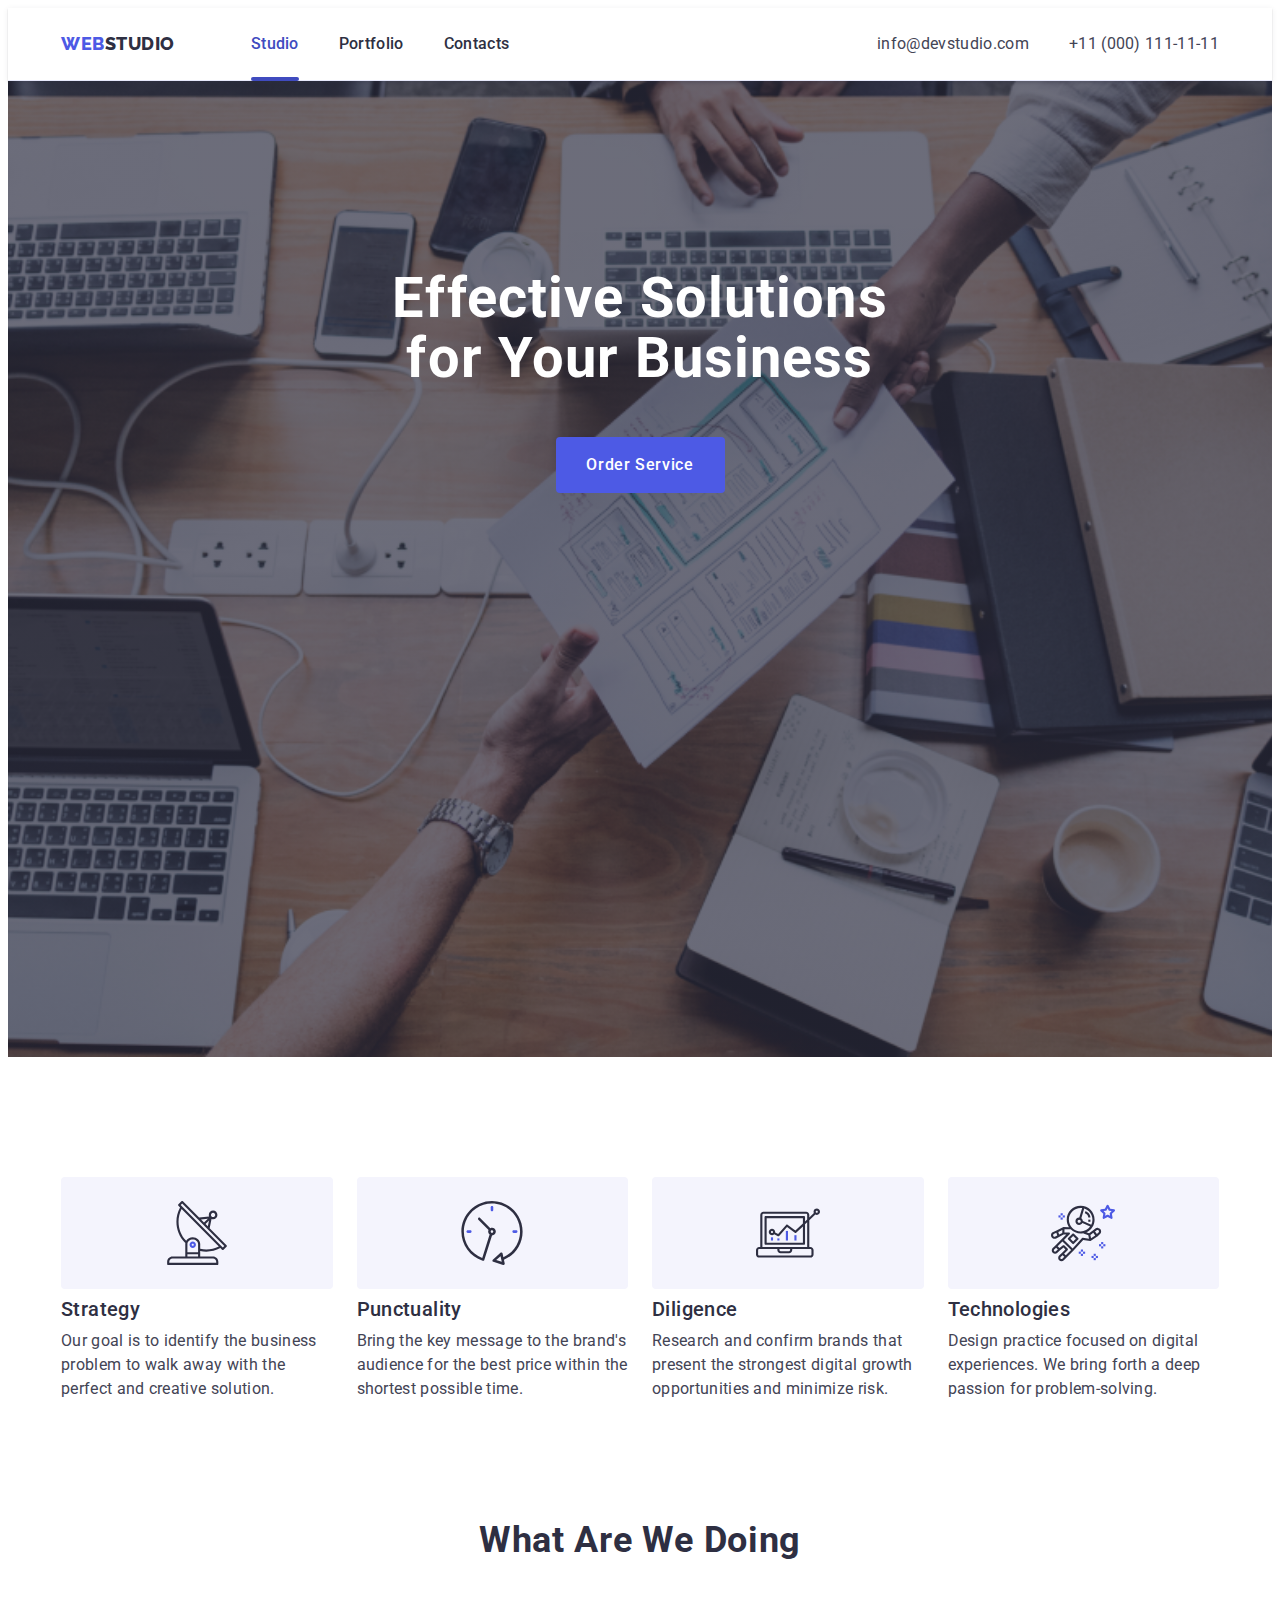
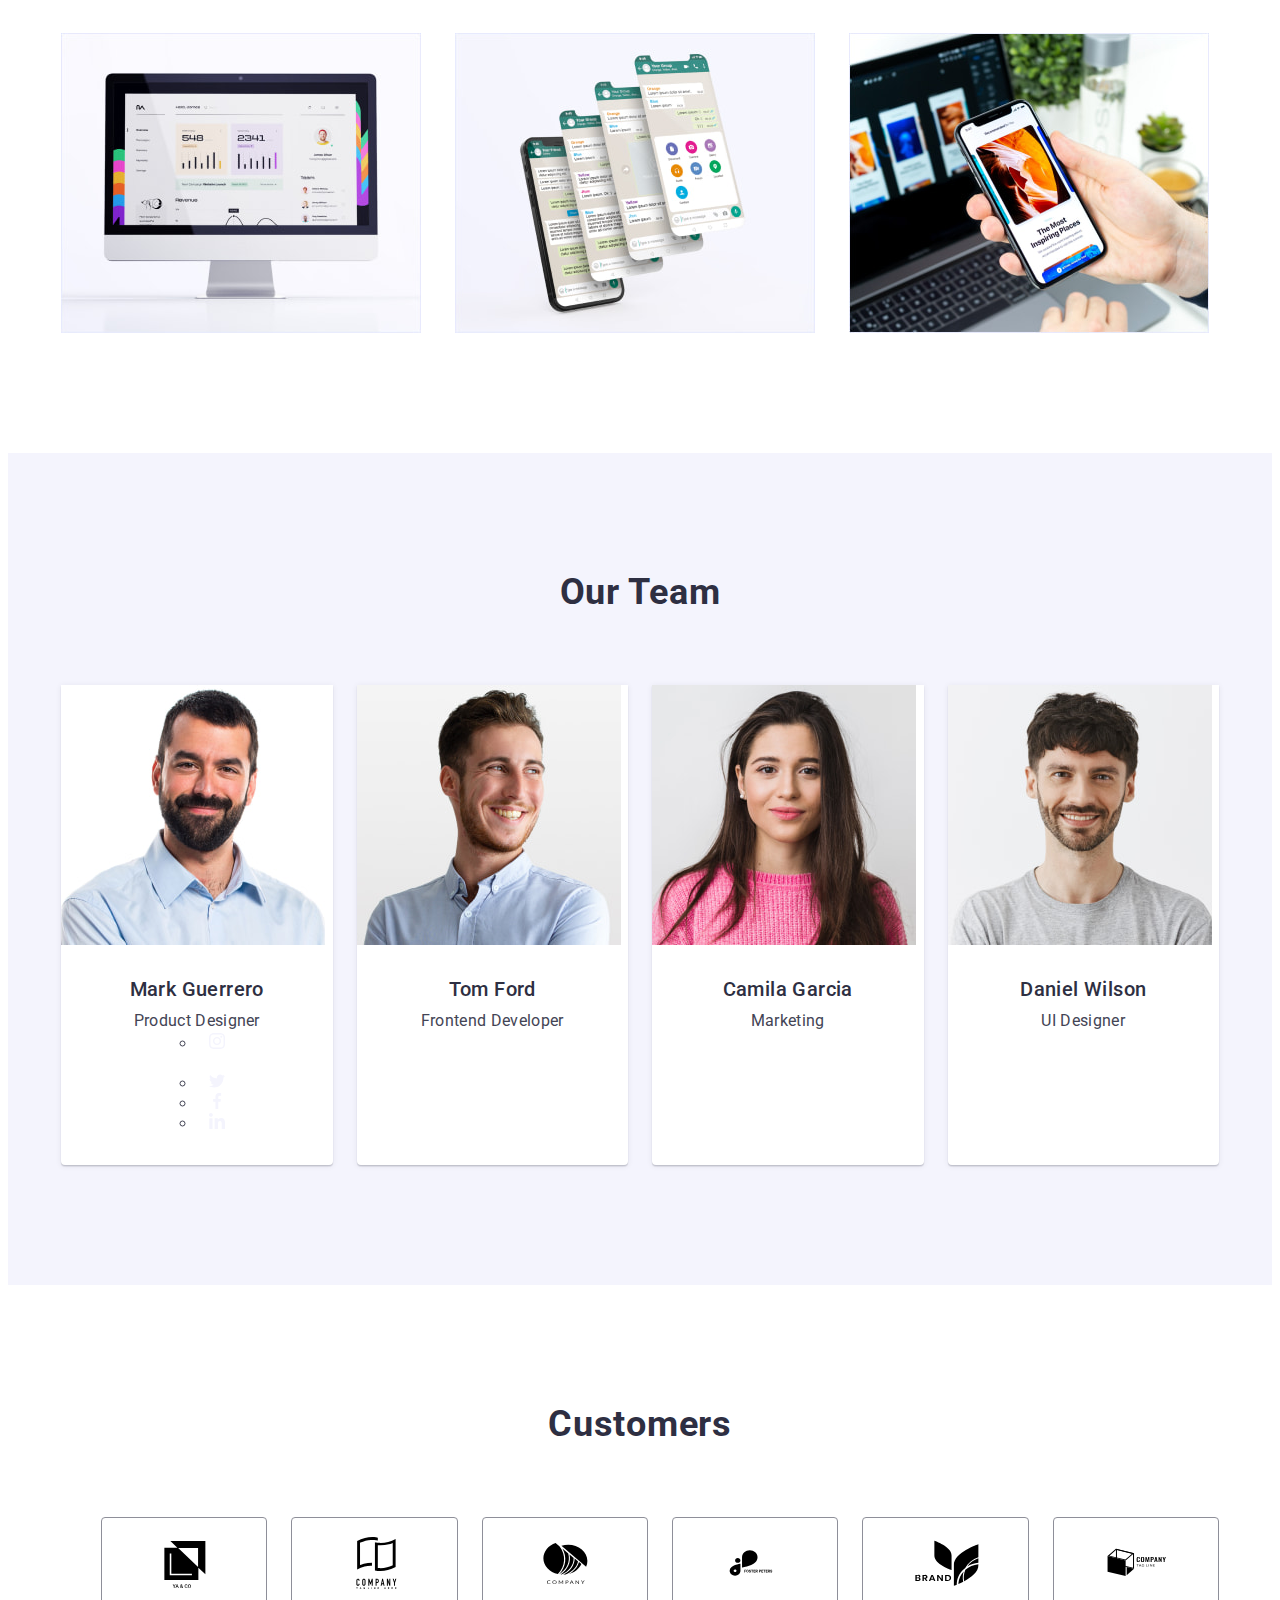
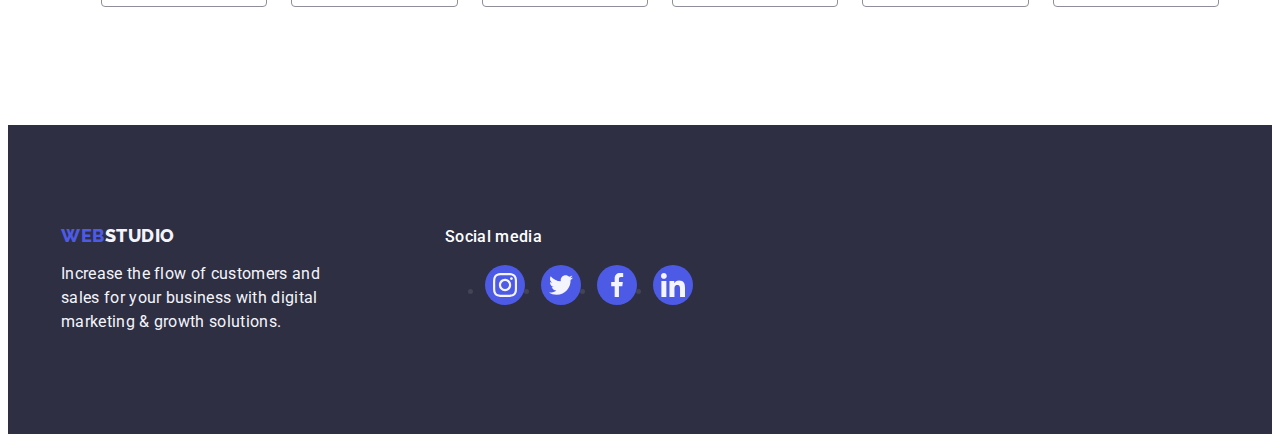
==== index.html @ 97a95644 "new" ====
<!DOCTYPE html>
<html lang="en">
<head>
    <meta charset="UTF-8">
    <meta name="viewport" content="width=device-width, initial-scale=1.0">
    <meta
      name="description"
      content="Effective Solutions For Your Business"/>
    <title>Document</title>
    <link rel="preconnect" href="https://fonts.googleapis.com">
    <link rel="preconnect" href="https://fonts.gstatic.com" crossorigin>
    <link href="https://fonts.googleapis.com/css2?family=Raleway:wght@800&family=Roboto:wght@400;500;700;900&display=swap" rel="stylesheet">
    
    <!--Normalize-->
    <link rel="stylesheet" href="https://cdnjs.cloudflare.com/ajax/libs/modern-normalize/2.0.0/modern-normalize.min.css" integrity="sha512-4xo8blKMVCiXpTaLzQSLSw3KFOVPWhm/TRtuPVc4WG6kUgjH6J03IBuG7JZPkcWMxJ5huwaBpOpnwYElP/m6wg==" crossorigin="anonymous" referrerpolicy="no-referrer" />
    <link rel="stylesheet" href="css/styles.css">
</head>

<!--Header-->
<body>
  <header class="header">
    <div class="header-container container">
    <nav class="header-nav">
        <a href="./index.html" class="link logo">WEB<span class="link logo-dark">Studio</span></a>
    <!--Pages list-->
        <ul class="portfolio-list list">
            <li class="header-list-item">
              <a class="portfolio-link current link" href="./index.html">Studio</a>  
            </li>
            <li class="header-list-item">
              <a class="portfolio-link link" href="./portfolio.html">Portfolio</a>
            </li>
            <li class="header-list-item">
              <a class="portfolio-link link" href="">Contacts</a>
            </li>
        </ul>
        </nav>
<address class="adress">
  <ul class="adress-list list">
    <li>
        <a class="adress-list-link link" href="mailto:info@devstudio.com">info@devstudio.com</a>
    </li>
    <li>
        <a class="adress-list-link link" href="tel:+11000111-11-11">+11 (000) 111-11-11</a> 
    </li>
  </ul>  
</address>
</div>
</header>

<main>
    <!-- Section one -->
    <section class="hero-section section">
      <div class="hero-container container">
        <h1 class="hero-title">Effective Solutions for Your Business</h1>
        <button type="button" class="hero-btn" data-modal-open>Order Service</button>
      </div>
    </section>

<!--Section two-->
    <section class="section">
      <div class="container">
        <h2 class="visually-hidden">Our Adventages</h2>
        <ul class="benefits-list list">
          <li class="benefits-list-item">
            <div class="adventages-icon">
           <svg width="64" height="64">
            <use href="./images/icons.svg#icon-antenna-1"></use>
           </svg>
          </div>
            <h3 class="third-title">Strategy</h3>
            <p class="text">Our goal is to identify the business problem to walk away with the perfect and creative solution.</p>
          </li>
          <li class="benefits-list-item">
            <div class="adventages-icon">
            <svg width="64" height="64">
              <use href="./images/icons.svg#icon-clock-1"></use>
            </svg>
          </div>
            <h3 class="third-title">Punctuality</h3>
            <p class="text">Bring the key message to the brand's audience for the best price within the shortest possible time.</p>
          </li>
          <li class="benefits-list-item">
            <div class="adventages-icon">
            <svg width="64" height="64">
              <use href="./images/icons.svg#icon-diagram-1"></use>
            </svg>
            </div>
            <h3 class="third-title">Diligence</h3>
            <p class="text">Research and confirm brands that present the strongest digital growth opportunities and minimize risk.</p>
          </li>
          <li class="benefits-list-item">
            <div class="adventages-icon">
            <svg width="64" height="64">
              <use href="./images/icons.svg#icon-astronaut-1"></use>
            </svg>
            </div>
            <h3 class="third-title">Technologies</h3>
            <p class="text">Design practice focused on digital experiences. We bring forth a deep passion for problem-solving.</p>
          </li>
        </ul>
      </div>
    </section>

    <!-- Third section -->
    <section class="imagine-section">
      <div class="imagine-container container">
        <h2 class="secont-title">What are we doing</h2>
        <ul class="imagine-list list">
          <li class="imagine-list-item">
        <img src="./images/section2/img1.jpg" alt="Computer" width="360" height="300" />
         </li>
         <li class="imagine-list-item">
        <img src="./images/section2/img2.jpg" alt="Phone" width="360" height="300" />
         </li>
         <li class="imagine-list-item">
        <img src="./images/section2/img3.jpg" alt="Phone in hand" width="360" height="300" />
         </li>
            </ul>
      </div>
    </section>
    
    <!-- Section Four -->
    <section class="section-team section">
      <div class="team-container container">
        <h2 class="secont-title">Our Team</h2>
        <ul class="team-list list">
           <li class="team-list-item">
        <img src="./images/section3/img4.jpg" alt="Mark" width="264" height="260"/>
        <div class="team-text">
          <h3 class="third-title">Mark Guerrero</h3>
          <p class="text">Product Designer</p>
          
          <div class="social-network">
            <ul>
              <li class="circle-icon">
                <svg width="16px" height="16px">
                  <use href="./images/icons.svg#icon-instagram-2"></use>
                </svg>
              </li>
              <li>
                <svg width="16px" height="16px">
                  <use href="./images/icons.svg#icon-twitter-1"></use>
                </svg>
              </li>
              <li>
                <svg width="16px" height="16px">
                  <use href="./images/icons.svg#icon-facebook-1"></use>
                </svg>
              </li>
              <li>
                <svg width="16px" height="16px">
                  <use href="./images/icons.svg#icon-linkedin-1"></use>
                </svg>
              </li>
            </ul>
        </div>
      </div>
           </li>
          <li class="team-list-item">
        <img src="./images/section3/img1.jpg" alt="Tom" width="264" height="260"/>
        <div class="team-text">
          <h3 class="third-title">Tom Ford</h3>
          <p class="text">Frontend Developer</p>
        </div>
           </li>
           <li class="team-list-item">
        <img src="./images/section3/img2.jpg" alt="Camila" width="264" height="260"/>
        <div class="team-text">
          <h3 class="third-title">Camila Garcia</h3>
          <p class="text">Marketing</p>
        </div>
           </li>
          <li class="team-list-item">
        <img src="./images/section3/img3.jpg" alt="Daniel" width="264" height="260"/>
        <div class="team-text">
          <h3 class="third-title">Daniel Wilson</h3>
          <p class="text">UI Designer</p>
        </div>
           </li>
            </ul>
      </div>
    </section>

    <section class="customers-section">
      <div class="container">
        <h2 class="secont-title">Customers</h2>
        <ul class="customers-icon">
          <li class="customers-icon-item">
            <a class="logo-company" href="#">
            <svg class="customers-icon-element" width="104" height="56">
              <use href="./images/icons.svg#icon-Logo-1"></use>
            </svg></a>
          </li>
          <li class="customers-icon-item">
            <a class="logo-company" href="#">
            <svg class="customers-icon-element" width="104" height="56">
            <use href="./images/icons.svg#icon-Logo-2"></use>
          </svg></a>
          </li>
          <li class="customers-icon-item">
            <a class="logo-company" href="#">
            <svg class="customers-icon-element" width="104" height="56">
              <use href="./images/icons.svg#icon-Logo-3"></use>
            </svg></a>
          </li>
          <li class="customers-icon-item">
            <a class="logo-company" href="#">
            <svg class="customers-icon-element" width="104" height="56">
              <use href="./images/icons.svg#icon-Logo-5"></use>
            </svg></a>
          </li>
          <li class="customers-icon-item">
            <a class="logo-company" href="#">
            <svg class="customers-icon-element" width="104" height="56">
              <use href="./images/icons.svg#icon-Logo-4"></use>
            </svg></a>
          </li>
          <li class="customers-icon-item">
            <a class="logo-company" href="#">
            <svg class="customers-icon-element" width="104" height="56">
              <use href="./images/icons.svg#icon-Logo-6"></use>
            </svg></a>
          </li>
        </ul>

      </div>
    </section>
</main>

<!--Section footer-->
<footer class="footer section">
  <div class="footer-container container">
    <div class="footer-items">
    <a href="./index.html" class="footer-logo logo link">WEB<span class="link logo-light">Studio</span></a>
    <p class="footer-text">Increase the flow of customers and sales for your business with digital marketing & growth solutions.</p>
  </div>
  <div class="footer-media">
    <p class="second-footer-text">Social media</p>
    <ul class="social-media">
      <li class="social-media-item">
        <a class="social-media-link" href="#">
        <svg class="media-icon" width="24" height="24">
          <use href="./images/icons.svg#icon-instagram-2"></use>
        </svg></a>
      </li>
      <li class="social-media-item">
        <a class="social-media-link" href="#">
        <svg class="media-icon" width="24" height="24">
          <use href="./images/icons.svg#icon-twitter-1"></use>
        </svg></a>
      </li>
      <li class="social-media-item">
        <a class="social-media-link" href="#">
        <svg class="media-icon" width="24" height="24">
          <use href="./images/icons.svg#icon-facebook-1"></use>
        </svg></a>
      </li>
      <li class="social-media-item">
        <a class="social-media-link" href="#">
        <svg class="media-icon" width="24" height="24">
          <use href="./images/icons.svg#icon-linkedin-1"></use>
        </svg></a>
      </li>
    </ul>

  </div>
</div>
</footer>


</body>
</html>
---- css/styles.css ----
:root{
    --primary-black-color: #2E2F42;
    --primary-accent-color: #4D5AE5;
    --primary-white-color: #ffffff;
    --second-white-color: #F4F4FD;
    --contacts-color: #434455;
    --icons-color: #8e8f99;
}
img{
    display: block;
    max-width: 100%;
    height: auto;
}
.container{
    max-width: 1158px;
    margin: 0px auto;
    padding: 0px 15px;
}
.section{
    padding-top: 120px;
    padding-bottom: 120px;
}
body{
    font-family: 'Roboto', sans-serif;
    background-color: var(--primary-white-color);
    color: #434455;
}
.link{
    text-decoration: none;
    color: var(--primary-accent-color);
}
.logo{
    font-family: 'Raleway', sans-serif;
    font-size: 18px;
    font-weight: 800;
    line-height: 1.17;
    letter-spacing: 0.03em;
    text-transform: uppercase;
    display: flex;
    margin-right: 76px; 
    align-items: center;  
}
.logo-dark{
    color: var(--primary-black-color);
}
.list{
    list-style: none;
}
.portfolio-link{
    position: relative;
    font-family: 'Roboto', sans-serif;
    font-size: 16px;
    font-weight: 500;
    line-height: 1.5;
    letter-spacing: 0.02em;
    color: var(--primary-black-color);
    display: block;
    padding: 24px 0px; 
}
.portfolio-link:hover,
.portfolio-link:focus{
    color: #404bbf;
}
.portfolio-list{ 
    display: flex;
    gap: 40px; 
    margin: 0px;
    padding: 0px;
    list-style: none;
}

.adress{
    font-style: normal;
}
.adress-list{
    display: flex;
    gap: 40px; 
    margin: 0px;
    padding: 0px;
    list-style: none;  
}
.adress-list-link{
    font-family: 'Roboto', sans-serif;
    font-size: 16px;
    font-weight: 400;
    line-height: 1.5;
    letter-spacing: 0.02em;
    color: var(--contacts-color);   
    transition: color 250ms cubic-bezier(0.4, 0, 0.2, 1); 
}
.adress-list-link:hover,
.adress-list-link:focus{
    color:#404bbf;
}
.hero-section{
    max-width: 1440px;
    height: 600px; 
    background-color: var(--primary-black-color);
    background-image: linear-gradient(rgba(46, 47, 66, 0.7), 
    rgba(46, 47, 66, 0.7)), url(../images/herosection/people-office-1.jpg);
    background-repeat: no-repeat;
    background-position: center; 
    background-size: cover;
    margin: 0px auto;
    padding: 188px 0px;
   
}
.header{
    border-bottom: 1px solid #e7e9fc;
    box-shadow: 0px 1px 6px 0px rgba(46, 47, 66, 0.08), 0px 1px 1px 0px rgba(46, 47, 66, 0.16), 0px 2px 1px 0px rgba(46, 47, 66, 0.08);

}
.header-container{
    display: flex;
    align-items: center;
}

.header-nav{
    display: flex; 
    margin-right: auto; 
    align-items: center;  
}
.portfolio-link::after{
    content:"";
    position: absolute;
    bottom: 0;
    left: 0;
    display: block;
    border-radius: 2px;
    width: 100%;
    height: 4px;
    bottom: -1px;
    color:#404BBF;
    
}
.portfolio-link.current{
    transition: color 250ms cubic-bezier(0.4, 0, 0.2, 1);
    color:#404BBF;

}
.portfolio-link.current::after{
    background-color: #404BBF;
    
}
.hero-title{
    font-style: 'Roboto', sans-serif;
    font-weight: 700;
    font-size: 56px;
    line-height: 1.07;
    text-align: center;
    letter-spacing: 0.02em;
    color: #ffffff;
    max-width: 496px;
    margin: 0px auto;
    margin-bottom: 48px;
}
.hero-btn{
    background-color: #4D5AE5;
    font-family:'Roboto', sans-serif;
    font-weight: 500;
    font-size: 16px;
    line-height: 1.5;
    letter-spacing: 0.04em;
    color: #ffffff;
    display: block; 
    min-width: 169px;
    height: 56px;
    border: none; 
    border-radius: 4px; 
    cursor: pointer;
    padding: 12px 24px;
    margin: auto;
    transition: background-color 250ms cubic-bezier(0.4, 0, 0.2, 1); 
}
.hero-btn:hover,
.hero-btn:focus{
    background-color: #404BBF;
}
.portfolio-button-items{
    font-family: 'Roboto', sans-serif;
    font-size: 16px;
    font-weight: 500;
    line-height: 1.5;
    letter-spacing: 0.04em;
    background-color: #F4F4FD;
    color: #4D5AE5;
    cursor: pointer;
    padding: 12px 24px;
    border-radius: 4px;
    border: 1px solid #e7e9fc;
}
.portfolio-button-items:hover,
.portfolio-button-items:focus{
    background-color: #404BBF;
    color: #FFFFFF;
    border: 1px solid transparent;
    box-shadow: 0px 4px 4px 0px rgba(0, 0, 0, 0.15);
}
.adventages-icon{
    display: flex;
    align-items: center;
    justify-content: center;
    height: 112px;
    background-color: #f4f4fd;
    border-radius: 4px;
    margin-bottom: 8px;
}
.benefits-list{
    display: flex;
    gap: 24px; 
    padding: 0px;
    margin: 0px;
    list-style: none;
}
.benefits-list-item{
    width: calc((100% - 72px) / 4); 
}
.visually-hidden{
    position: absolute;
    width: 1px;
    height: 1px;
    margin: -1px;
    border: 0;
    padding: 0;
    white-space: nowrap;
    clip-path: inset(100%);
    clip: rect(0 0 0 0);
    overflow: hidden;
}
.secont-title{
    font-style: 'Roboto', sans-serif;
    font-weight: 700;
    font-size:36px;
    line-height: 1.11;
    letter-spacing: 0.02em;
    text-align: center;
    text-transform: capitalize;
    color: var(--primary-black-color);
    min-width: 323px;
    list-style: none;
    margin: 0px auto;
    margin-bottom: 72px;
    padding: 0px;
}
.third-title{
    font-family: 'Roboto', sans-serif;
    font-size: 20px;
    font-weight: 500;
    line-height: 1.2;
    letter-spacing: 0.02em;
    color: var(--primary-black-color);
    margin: 0px;
    padding: 0;
    list-style: none;
    margin: 0px;
    margin-bottom: 8px;  
}

.imagine-list{
    display: flex;
    gap: 24px;
    padding: 0px;
    margin: 0px;
    list-style: none;
   
}
.imagine-section{
    padding-bottom: 120px;
    
}
.imagine-list-item{
    width: calc((100% - 48px) / 3);
}

.team-list{
    display: flex;
    gap: 24px;
    padding: 0px;
    margin: 0px;
}
.section-team{
    background-color: #F4F4FD;
}

.team-list-item{
    width: calc((100% - 72px) / 4);
    border-radius: 0px 0px 4px 4px;
    background-color: #FFFFFF;
    box-shadow: 0px 2px 1px 0px rgba(46, 47, 66, 0.08), 0px 1px 1px 0px rgba(46, 47, 66, 0.16), 0px 1px 6px 0px rgba(46, 47, 66, 0.08);
}
.social-network{
    display: flex;
    justify-content: center; 
    gap: 24px; 
}
.circle-icon{
    width:40px;
    height: 40px;

}
.text{
    font-family: 'Roboto', sans-serif;
    font-size: 16px;
    font-weight: 400;
    line-height: 1.5;
    letter-spacing: 0.02em;
    color: var(--contacts-color);
    margin: 0px;
    padding: 0px;
    list-style: none;
}



.team-text{
    padding: 32px 0px;
    text-align: center;
    margin: 0px;
}
.images-list-item{
    background-color: #FFFFFF;
}
.section-main{
    padding-top: 96px; 
    padding-bottom: 120px;
}
.button-container{
    display: flex;
    justify-content: center; 
    gap: 24px; 
    margin: 0px;
    margin-bottom: 72px;
    padding: 0px;
}

.card-set{
    display: flex;
    flex-wrap: wrap;
    column-gap: 24px;
    row-gap: 48px;
    padding: 0px;
    margin: 0px;
}
.card-set-item{
    width: calc((100% - 48px) / 3);  
}
.card-set-item:hover{
    box-shadow: 0px 2px 1px 0px rgba(46, 47, 66, 0.08), 0px 1px 1px 0px rgba(46, 47, 66, 0.16), 0px 1px 6px 0px rgba(46, 47, 66, 0.08);
    
}
.card-container{
    border: 1px solid #e7e9fc; 
    padding: 32px 16px;
    border-top: none; 
    margin: 0px;
}
.portfolio-overlay{
position: relative;
overflow: hidden;
}

.overlay-text{
font-size: 16px;
line-height: 1.5; 
letter-spacing: 0.03em;
color: #F4F4FD;

}
.overlay{
    position: absolute;
    top: 0;
    left: 0;
    transform: translateY(100%);

    transition-property: transform;
    transition-delay: 0;
    transition-duration: 400ms;
    transition-timing-function: ease;

    display: flex;
    align-items: center;
    justify-content: center;
    width: 100%;
    height: 100%;
    background-color: #4D5AE5;
    padding-top: 40px;
    padding-right: 32px;
    padding-bottom: 164px;
    padding-left: 32px;
}
.portfolio-overlay:hover .overlay,
.portfolio-overlay:focus .overlay{
    transform: translateY(0);
}
.customers-section{
    max-height: 440px;
    padding-top: 120px;
    padding-bottom: 120px;
}
.customers-icon{
    display: flex;
    align-items: center;
    justify-content: center;
    margin: 0 auto;
    gap: 24px;
}
.customers-icon-item{
    display: flex;
    width: calc((100% - 120px) / 6); 
    height: 88px;
}
.logo-company{
    display: flex;
    align-items: center;
    justify-content: center;
    width: 100%;
    height: 100%;
    border: 1px solid #8e8f99;
    border-radius: 4px;
    color: var(--icons-color);
    transition: border-color 250ms cubic-bezier(0.4, 0, 0.2, 1), color 250ms cubic-bezier(0.4, 0, 0.2, 1);
}

.logo-company:hover,
.logo-company:focus{
    color: #404bbf;
    border-color: #404bbf; 
    fill: currentColor;

}
.footer{
    background-color: var(--primary-black-color);
    padding: 100px 0px;
}
.footer-container{
    display: flex;
    align-items: baseline;
}
.logo-light{
    color: var(--second-white-color);
}
.footer-logo{
    display: inline-block;
    margin: 0px;
    margin-bottom: 16px;
    padding: 0px;
    list-style: outside;
}
.footer-items{
    margin-right: 120px;
}
.social-media{
    display: flex; 
    gap: 16px; 
}
.social-media-item{
    width: 40px;
    height: 40px;
    
}
.social-media-link{
    width: 100%;
    height: 100%;
    background-color: var(--primary-accent-color);
    border-radius:50%;
    display: flex;
    align-items: center; 
    justify-content: center;
    transition: background-color 250ms cubic-bezier(0.4, 0, 0.2, 1);

    fill: var(--second-white-color);

}
.social-media-link:hover,
.social-media-link:focus{
    background-color: #31d0aa;
}
.footer-text{
    color: var(--second-white-color);
    font-family: 'Roboto', sans-serif;
    font-size: 16px;
    font-weight: 400;
    line-height: 1.5;
    letter-spacing: 0.02em;
    max-width: 264px;
    margin: 0px;
}
.second-footer-text{
    color: #FFFFFF;
    font-family: 'Roboto', sans-serif;
    font-size: 16px;
    font-weight: 500;
    line-height: 1.5;
    letter-spacing: 0.02em;
    margin: 0px;
    margin-bottom: 16px;
}
.backdrop{
    position: fixed;
    top: 0;
    left: 0;

    width: 100%;
    height: 100%;
    background-color: rgba(46, 47, 66, 0.40);
}
.backdrop.is-hidden{
    opacity: 0;
}
.modal{
    position: absolute;
    top: 50%;
    left: 50%;
    transform: translateX(-50%) translateY(-50%);
    width: 408px;
    min-height: 584px;
    border-radius: 4px;
    background: var(--dairy, #FCFCFC);
    box-shadow: 0px 2px 1px 0px rgba(0, 0, 0, 0.20), 0px 1px 3px 0px rgba(0, 0, 0, 0.12), 0px 1px 1px 0px rgba(0, 0, 0, 0.14);

}
.modal-btn{
    background-color: transparent;
}
.modal-btn-icon{}
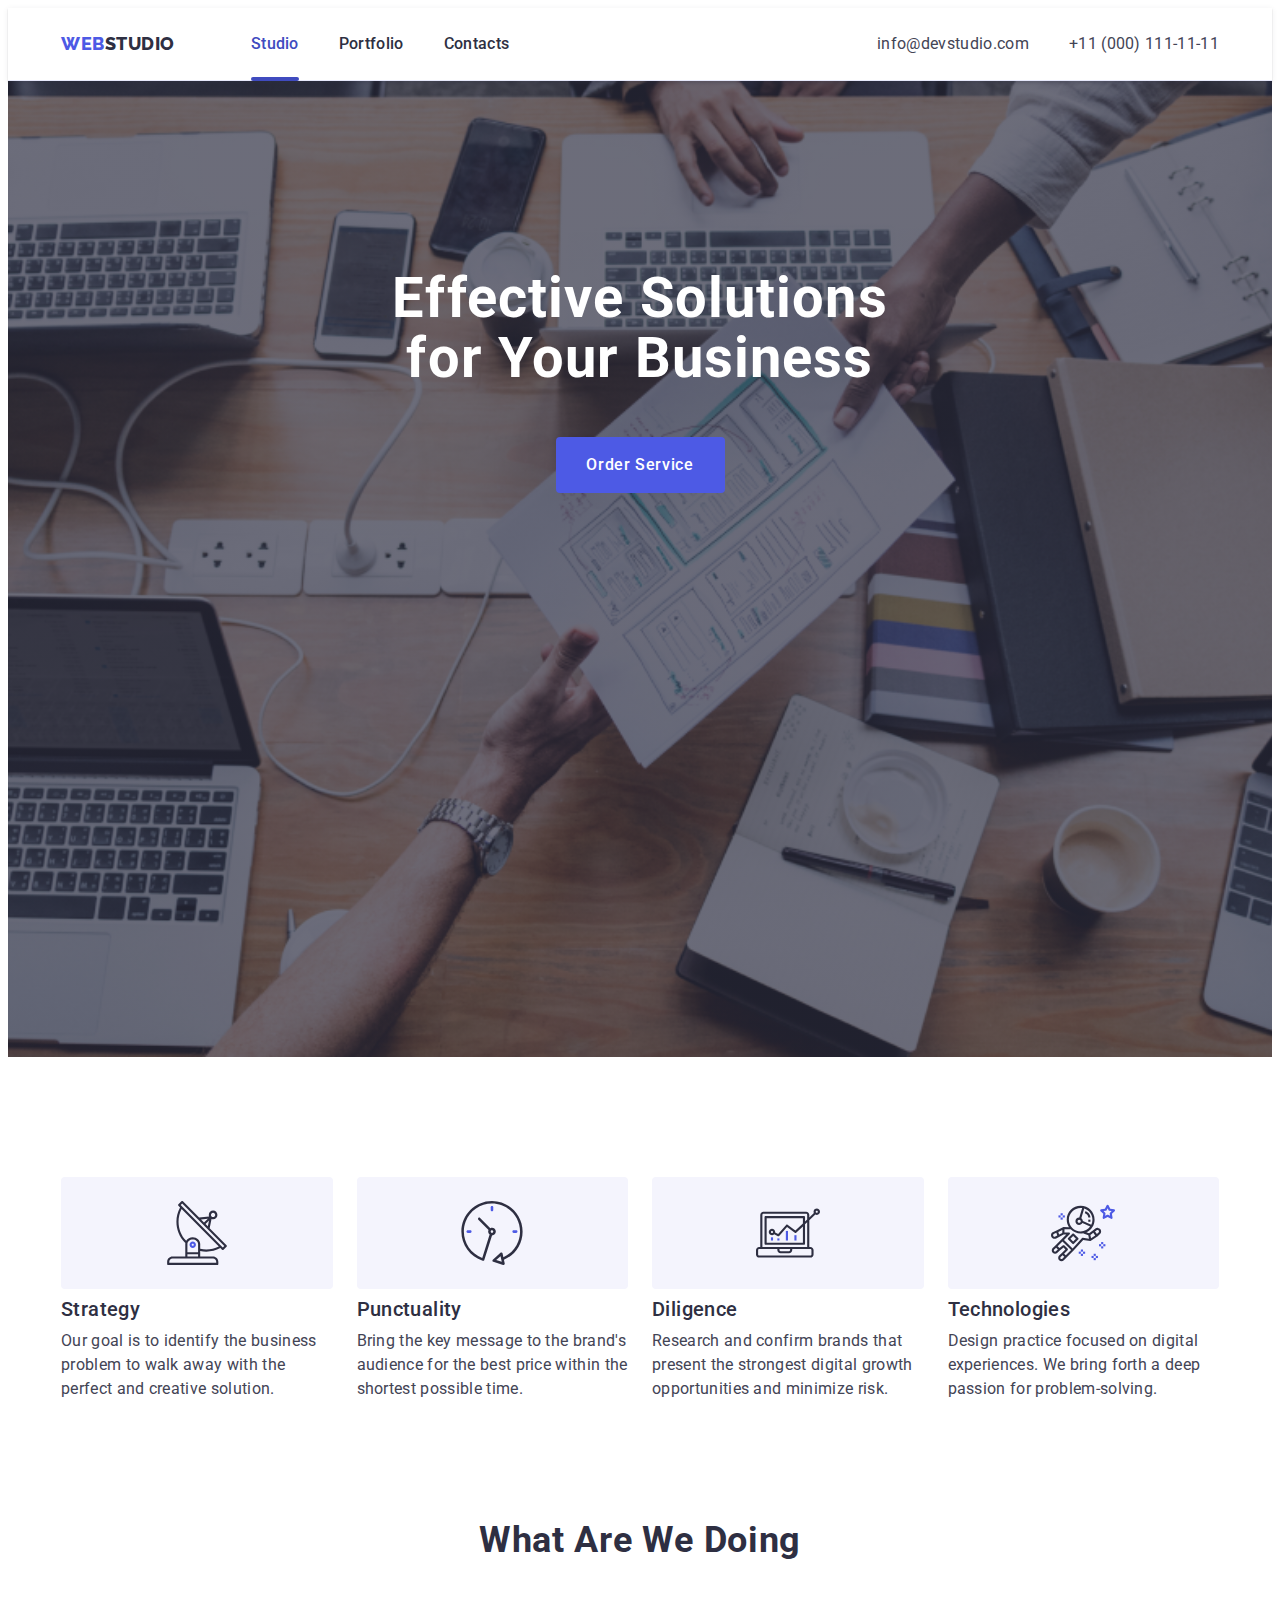
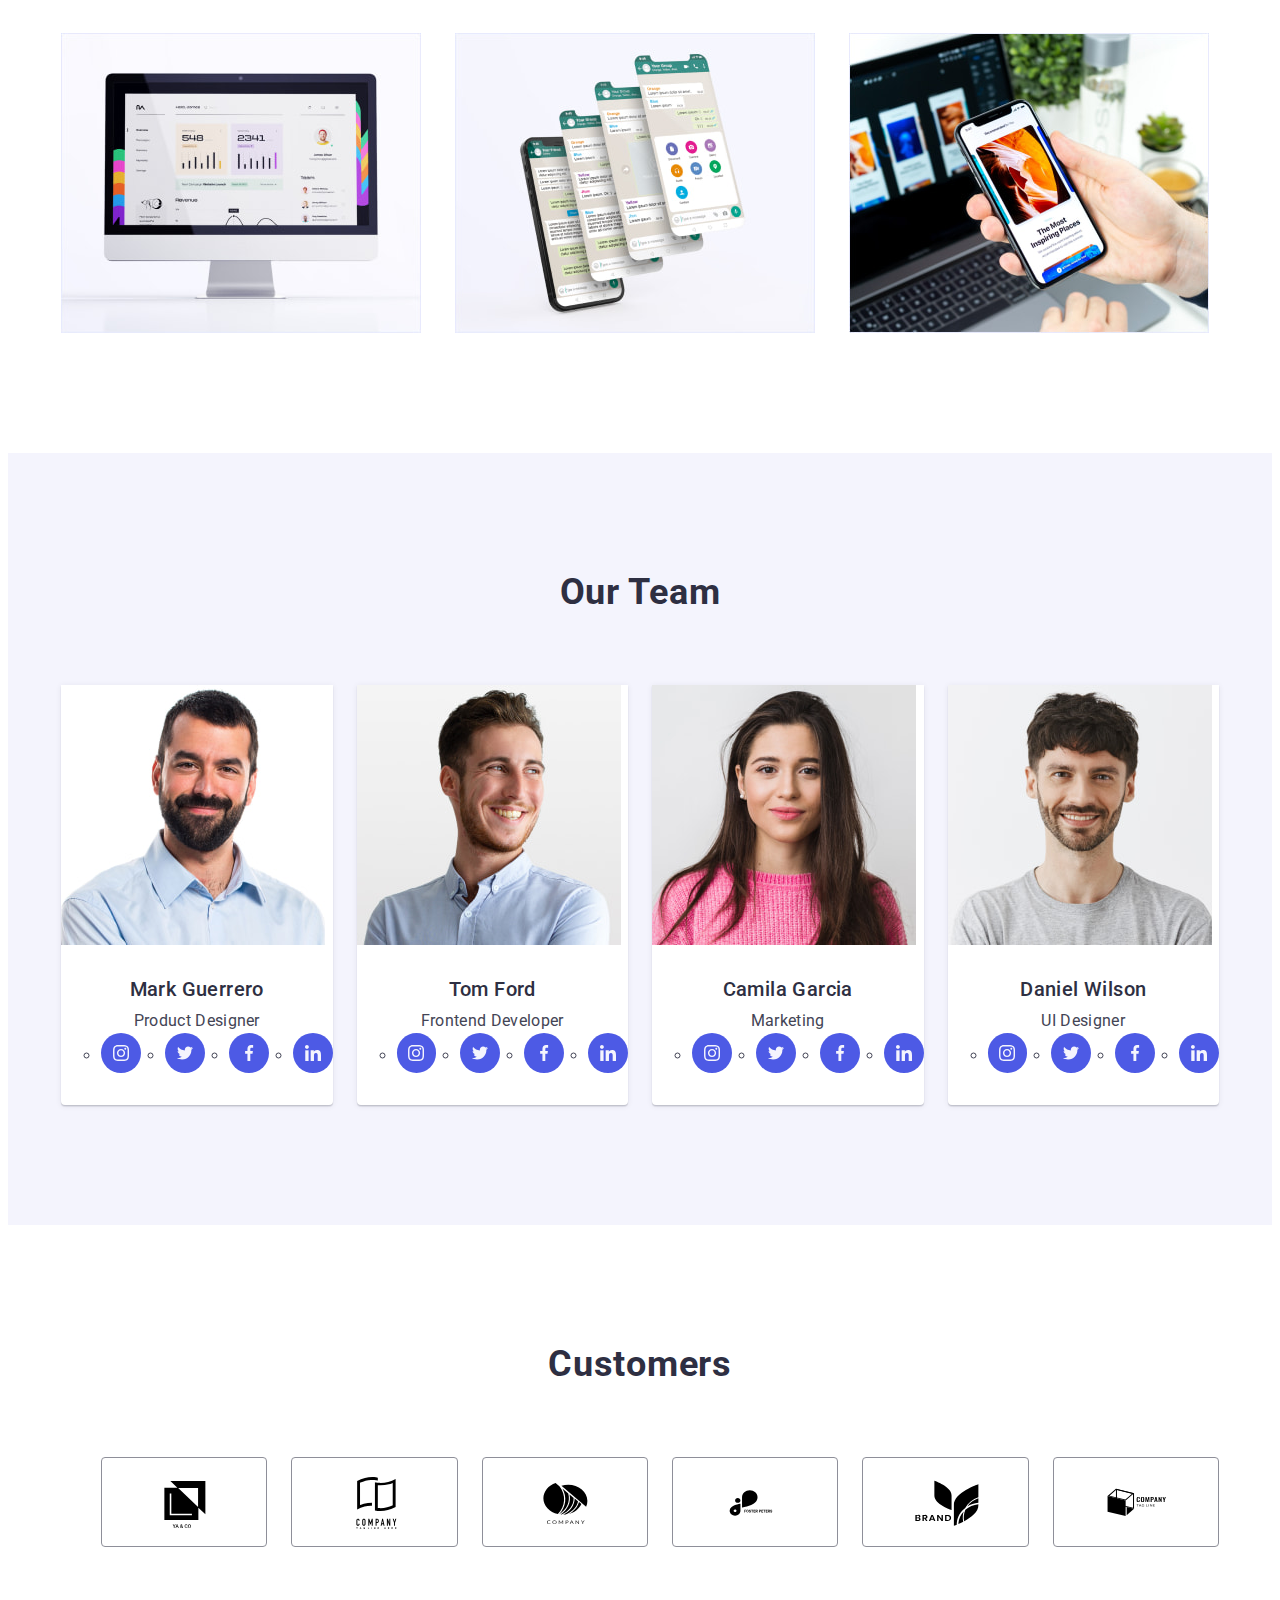
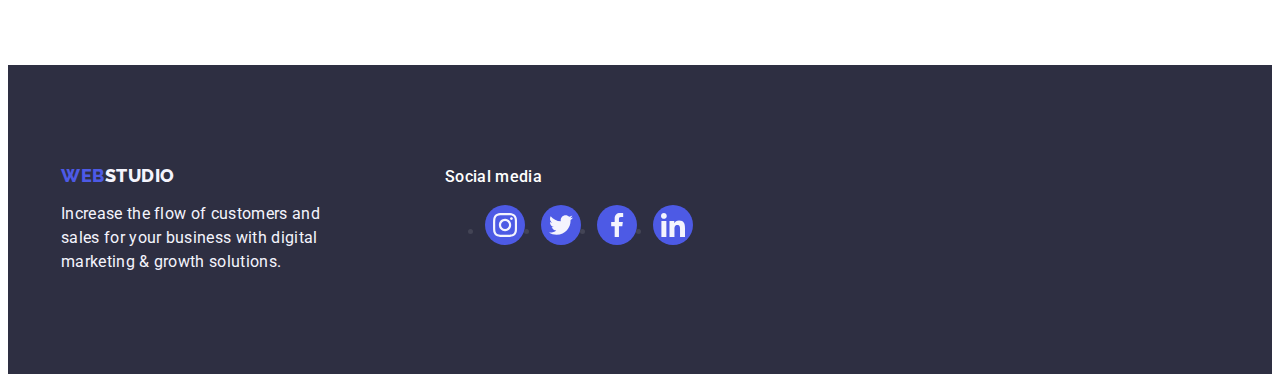
==== commit 15193c89: "new" ====
--- a/index.html
+++ b/index.html
@@ -130,28 +130,31 @@
         <div class="team-text">
           <h3 class="third-title">Mark Guerrero</h3>
           <p class="text">Product Designer</p>
-          
           <div class="social-network">
-            <ul>
-              <li class="circle-icon">
-                <svg width="16px" height="16px">
+            <ul class="team-icons">
+              <li class="circle-icon">
+                <a class="team-media-link" href="#">
+                <svg class="team-icons-item" width="16" height="16">
                   <use href="./images/icons.svg#icon-instagram-2"></use>
-                </svg>
-              </li>
-              <li>
-                <svg width="16px" height="16px">
+                </svg></a>
+              </li>
+              <li class="circle-icon">
+                <a class="team-media-link" href="#">
+                <svg class="team-icons-item" width="16" height="16">
                   <use href="./images/icons.svg#icon-twitter-1"></use>
-                </svg>
-              </li>
-              <li>
-                <svg width="16px" height="16px">
+                </svg></a>
+              </li>
+              <li class="circle-icon">
+                <a class="team-media-link" href="#">
+                <svg class="team-icons-item" width="16" height="16">
                   <use href="./images/icons.svg#icon-facebook-1"></use>
-                </svg>
-              </li>
-              <li>
-                <svg width="16px" height="16px">
+                </svg></a>
+              </li>
+              <li class="circle-icon">
+                <a class="team-media-link" href="#">
+                <svg class="team-icons-item" width="16" height="16">
                   <use href="./images/icons.svg#icon-linkedin-1"></use>
-                </svg>
+                </svg></a>
               </li>
             </ul>
         </div>
@@ -162,6 +165,34 @@
         <div class="team-text">
           <h3 class="third-title">Tom Ford</h3>
           <p class="text">Frontend Developer</p>
+          <div class="social-network">
+            <ul class="team-icons">
+              <li class="circle-icon">
+                <a class="team-media-link" href="#">
+                <svg class="team-icons-item" width="16" height="16">
+                  <use href="./images/icons.svg#icon-instagram-2"></use>
+                </svg></a>
+              </li>
+              <li class="circle-icon">
+                <a class="team-media-link" href="#">
+                <svg class="team-icons-item" width="16" height="16">
+                  <use href="./images/icons.svg#icon-twitter-1"></use>
+                </svg></a>
+              </li>
+              <li class="circle-icon">
+                <a class="team-media-link" href="#">
+                <svg class="team-icons-item" width="16" height="16">
+                  <use href="./images/icons.svg#icon-facebook-1"></use>
+                </svg></a>
+              </li>
+              <li class="circle-icon">
+                <a class="team-media-link" href="#">
+                <svg class="team-icons-item" width="16" height="16">
+                  <use href="./images/icons.svg#icon-linkedin-1"></use>
+                </svg></a>
+              </li>
+            </ul>
+        </div>
         </div>
            </li>
            <li class="team-list-item">
@@ -169,6 +200,34 @@
         <div class="team-text">
           <h3 class="third-title">Camila Garcia</h3>
           <p class="text">Marketing</p>
+          <div class="social-network">
+            <ul class="team-icons">
+              <li class="circle-icon">
+                <a class="team-media-link" href="#">
+                <svg class="team-icons-item" width="16" height="16">
+                  <use href="./images/icons.svg#icon-instagram-2"></use>
+                </svg></a>
+              </li>
+              <li class="circle-icon">
+                <a class="team-media-link" href="#">
+                <svg class="team-icons-item" width="16" height="16">
+                  <use href="./images/icons.svg#icon-twitter-1"></use>
+                </svg></a>
+              </li>
+              <li class="circle-icon">
+                <a class="team-media-link" href="#">
+                <svg class="team-icons-item" width="16" height="16">
+                  <use href="./images/icons.svg#icon-facebook-1"></use>
+                </svg></a>
+              </li>
+              <li class="circle-icon">
+                <a class="team-media-link" href="#">
+                <svg class="team-icons-item" width="16" height="16">
+                  <use href="./images/icons.svg#icon-linkedin-1"></use>
+                </svg></a>
+              </li>
+            </ul>
+        </div>
         </div>
            </li>
           <li class="team-list-item">
@@ -176,6 +235,34 @@
         <div class="team-text">
           <h3 class="third-title">Daniel Wilson</h3>
           <p class="text">UI Designer</p>
+          <div class="social-network">
+            <ul class="team-icons">
+              <li class="circle-icon">
+                <a class="team-media-link" href="#">
+                <svg class="team-icons-item" width="16" height="16">
+                  <use href="./images/icons.svg#icon-instagram-2"></use>
+                </svg></a>
+              </li>
+              <li class="circle-icon">
+                <a class="team-media-link" href="#">
+                <svg class="team-icons-item" width="16" height="16">
+                  <use href="./images/icons.svg#icon-twitter-1"></use>
+                </svg></a>
+              </li>
+              <li class="circle-icon">
+                <a class="team-media-link" href="#">
+                <svg class="team-icons-item" width="16" height="16">
+                  <use href="./images/icons.svg#icon-facebook-1"></use>
+                </svg></a>
+              </li>
+              <li class="circle-icon">
+                <a class="team-media-link" href="#">
+                <svg class="team-icons-item" width="16" height="16">
+                  <use href="./images/icons.svg#icon-linkedin-1"></use>
+                </svg></a>
+              </li>
+            </ul>
+        </div>
         </div>
            </li>
             </ul>
--- a/css/styles.css
+++ b/css/styles.css
@@ -5,6 +5,7 @@
     --second-white-color: #F4F4FD;
     --contacts-color: #434455;
     --icons-color: #8e8f99;
+    --team-icons:#404bbf; 
 }
 img{
     display: block;
@@ -288,7 +289,7 @@
     background-color: #FFFFFF;
     box-shadow: 0px 2px 1px 0px rgba(46, 47, 66, 0.08), 0px 1px 1px 0px rgba(46, 47, 66, 0.16), 0px 1px 6px 0px rgba(46, 47, 66, 0.08);
 }
-.social-network{
+.team-icons{
     display: flex;
     justify-content: center; 
     gap: 24px; 
@@ -296,7 +297,22 @@
 .circle-icon{
     width:40px;
     height: 40px;
-
+}
+.team-media-link{
+    width: 100%;
+    height: 100%;
+    background-color: var(--primary-accent-color);
+    border-radius:50%;
+    display: flex;
+    align-items: center;
+    justify-content: center;
+}
+.team-media-link:hover,
+.team-media-link:focus{
+    background-color:var(--team-icons);
+}
+.team-icons-item{
+    fill: var(--second-white-color);
 }
 .text{
     font-family: 'Roboto', sans-serif;
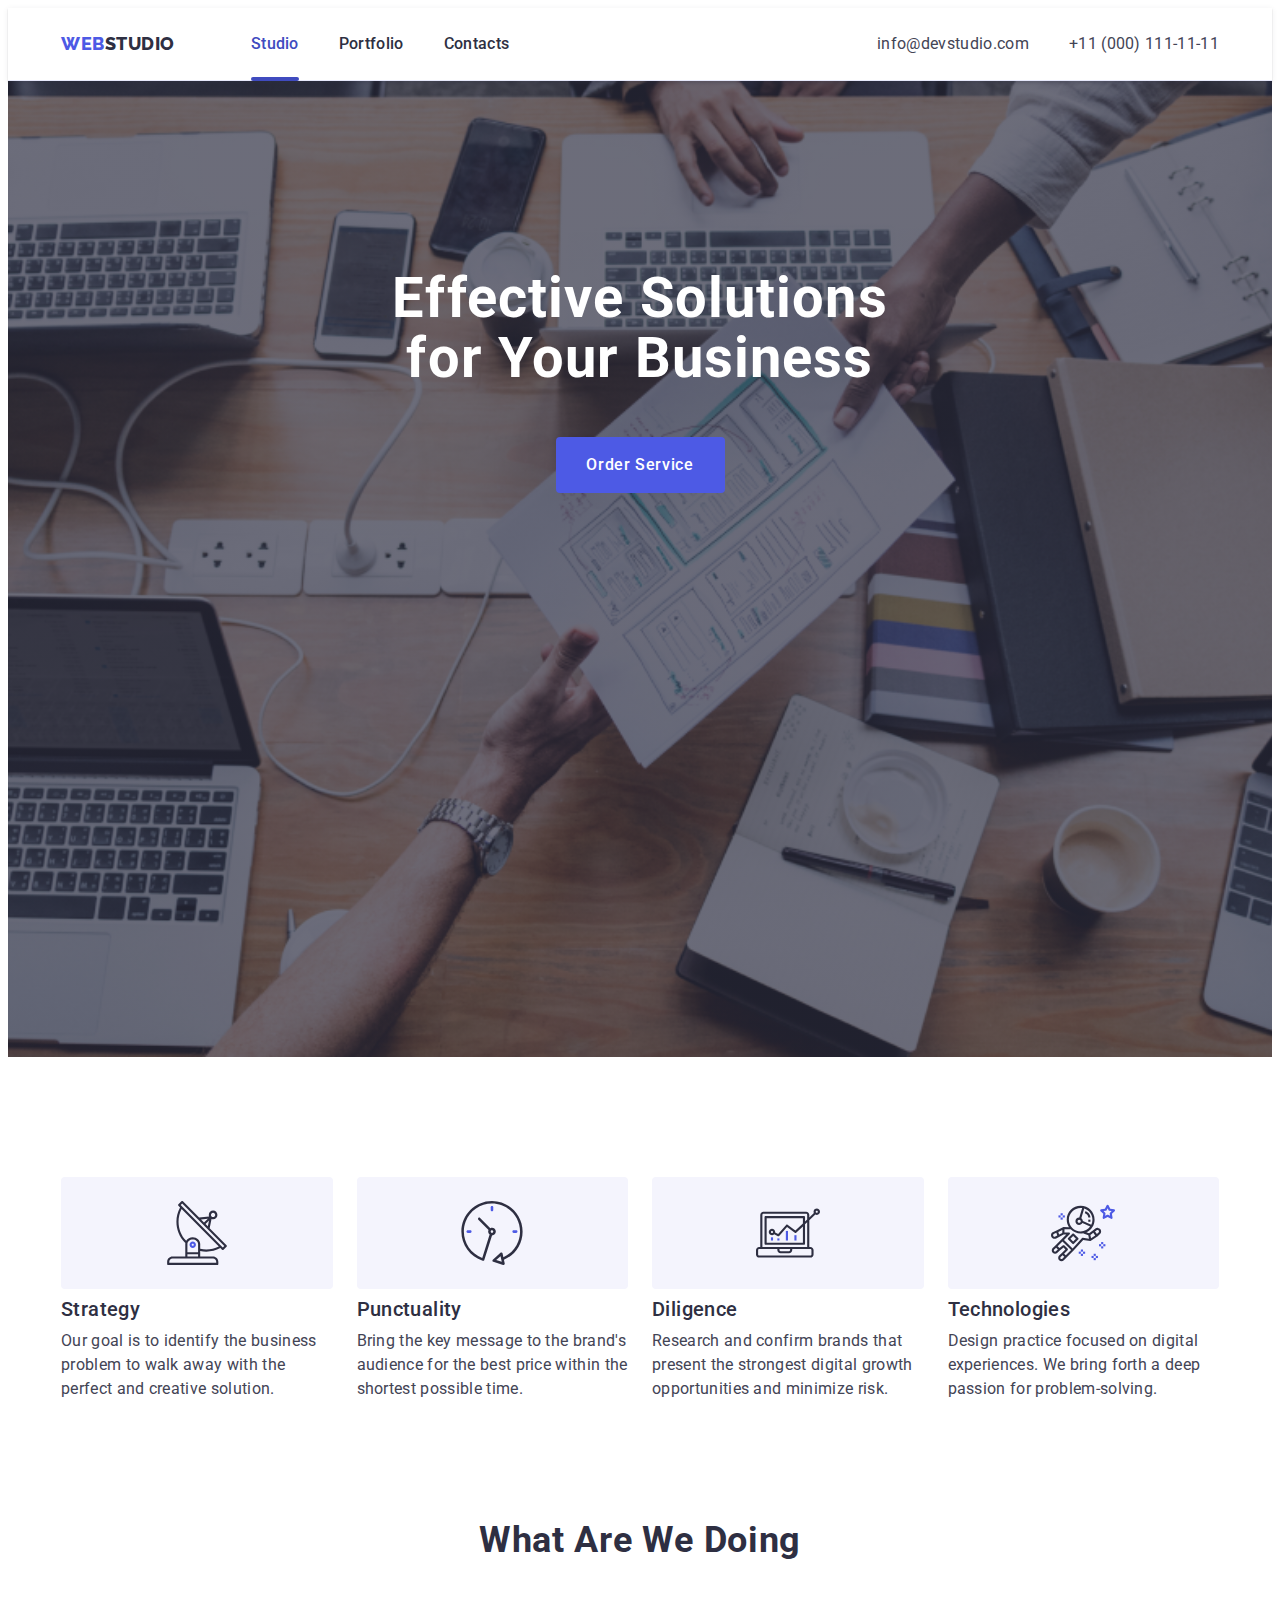
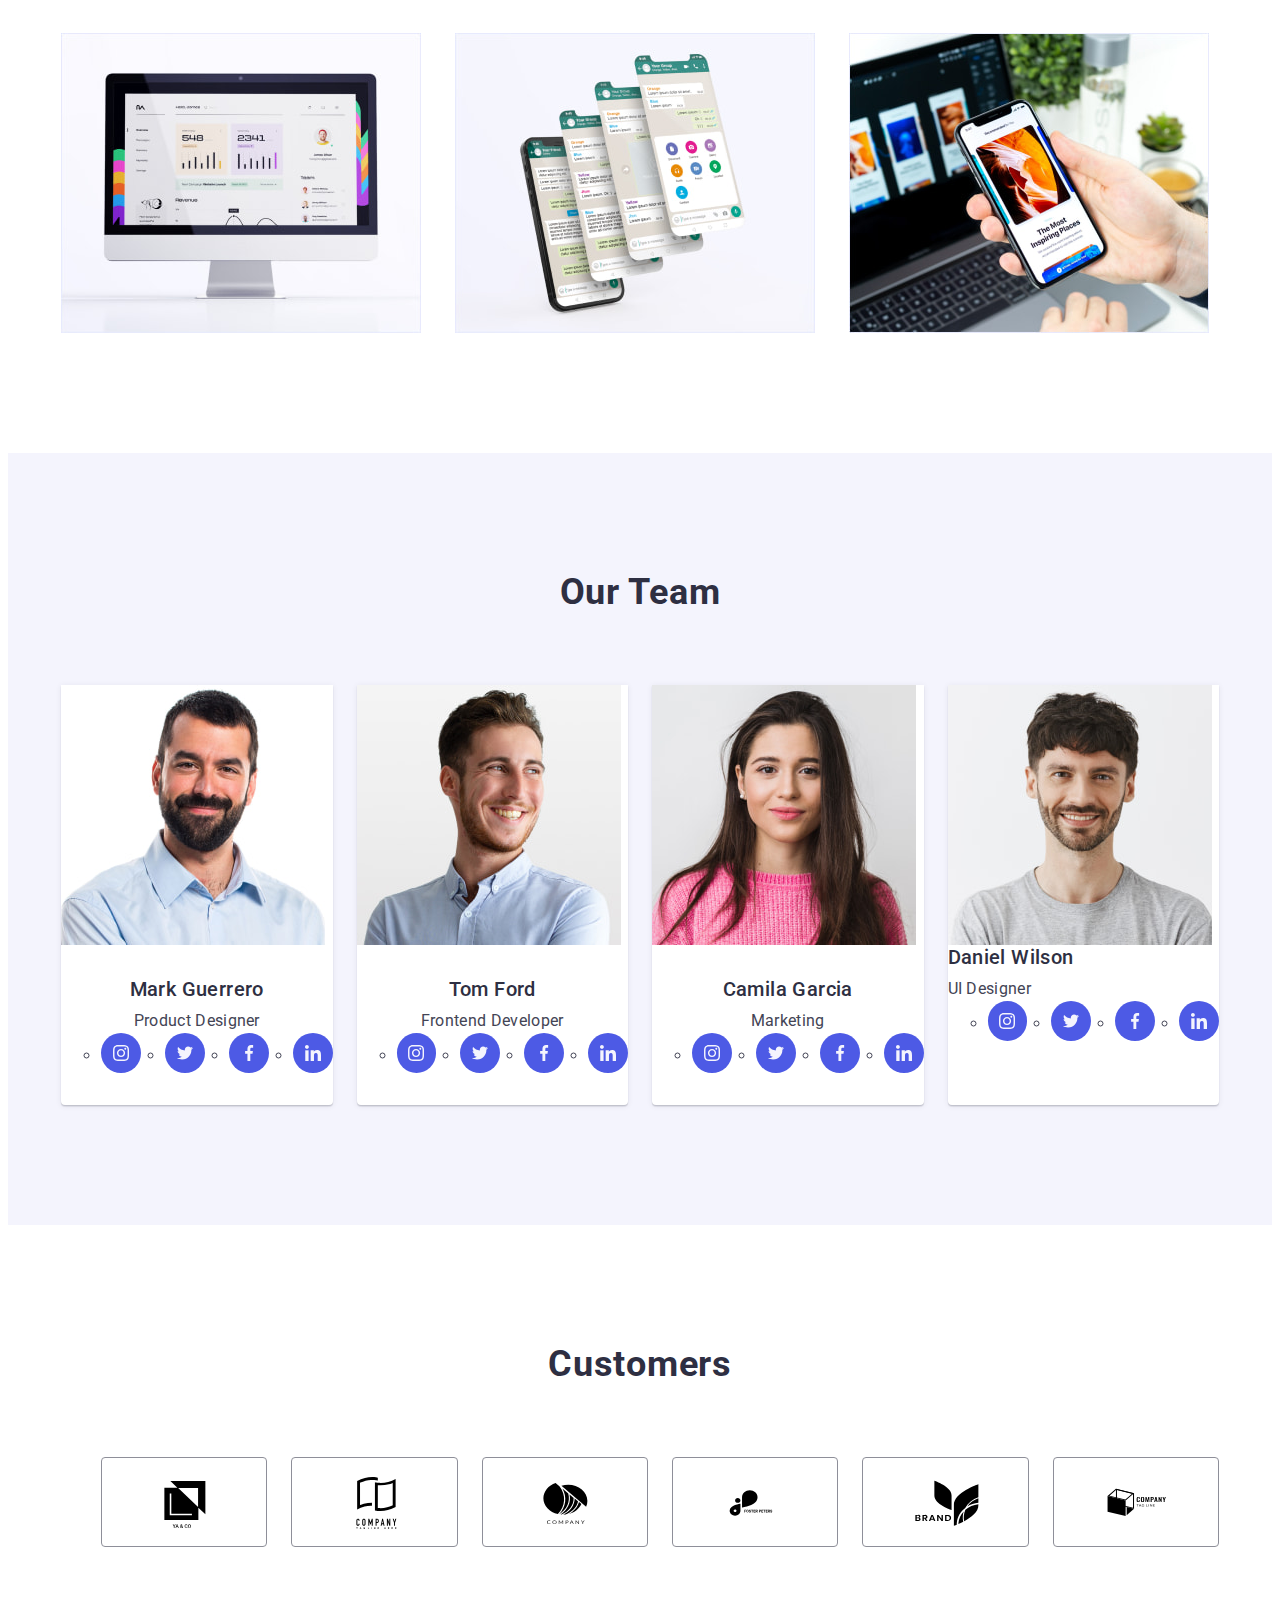
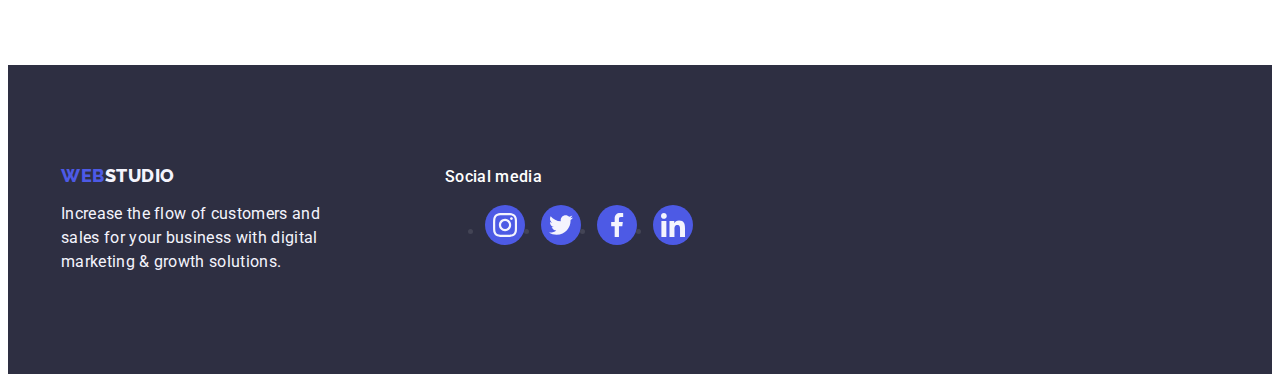
==== commit 0e8579af: "new" ====
--- a/index.html
+++ b/index.html
@@ -130,7 +130,6 @@
         <div class="team-text">
           <h3 class="third-title">Mark Guerrero</h3>
           <p class="text">Product Designer</p>
-          <div class="social-network">
             <ul class="team-icons">
               <li class="circle-icon">
                 <a class="team-media-link" href="#">
@@ -157,7 +156,6 @@
                 </svg></a>
               </li>
             </ul>
-        </div>
       </div>
            </li>
           <li class="team-list-item">
@@ -165,7 +163,6 @@
         <div class="team-text">
           <h3 class="third-title">Tom Ford</h3>
           <p class="text">Frontend Developer</p>
-          <div class="social-network">
             <ul class="team-icons">
               <li class="circle-icon">
                 <a class="team-media-link" href="#">
@@ -192,7 +189,6 @@
                 </svg></a>
               </li>
             </ul>
-        </div>
         </div>
            </li>
            <li class="team-list-item">
@@ -200,7 +196,6 @@
         <div class="team-text">
           <h3 class="third-title">Camila Garcia</h3>
           <p class="text">Marketing</p>
-          <div class="social-network">
             <ul class="team-icons">
               <li class="circle-icon">
                 <a class="team-media-link" href="#">
@@ -227,12 +222,10 @@
                 </svg></a>
               </li>
             </ul>
-        </div>
         </div>
            </li>
           <li class="team-list-item">
         <img src="./images/section3/img3.jpg" alt="Daniel" width="264" height="260"/>
-        <div class="team-text">
           <h3 class="third-title">Daniel Wilson</h3>
           <p class="text">UI Designer</p>
           <div class="social-network">
@@ -262,7 +255,6 @@
                 </svg></a>
               </li>
             </ul>
-        </div>
         </div>
            </li>
             </ul>
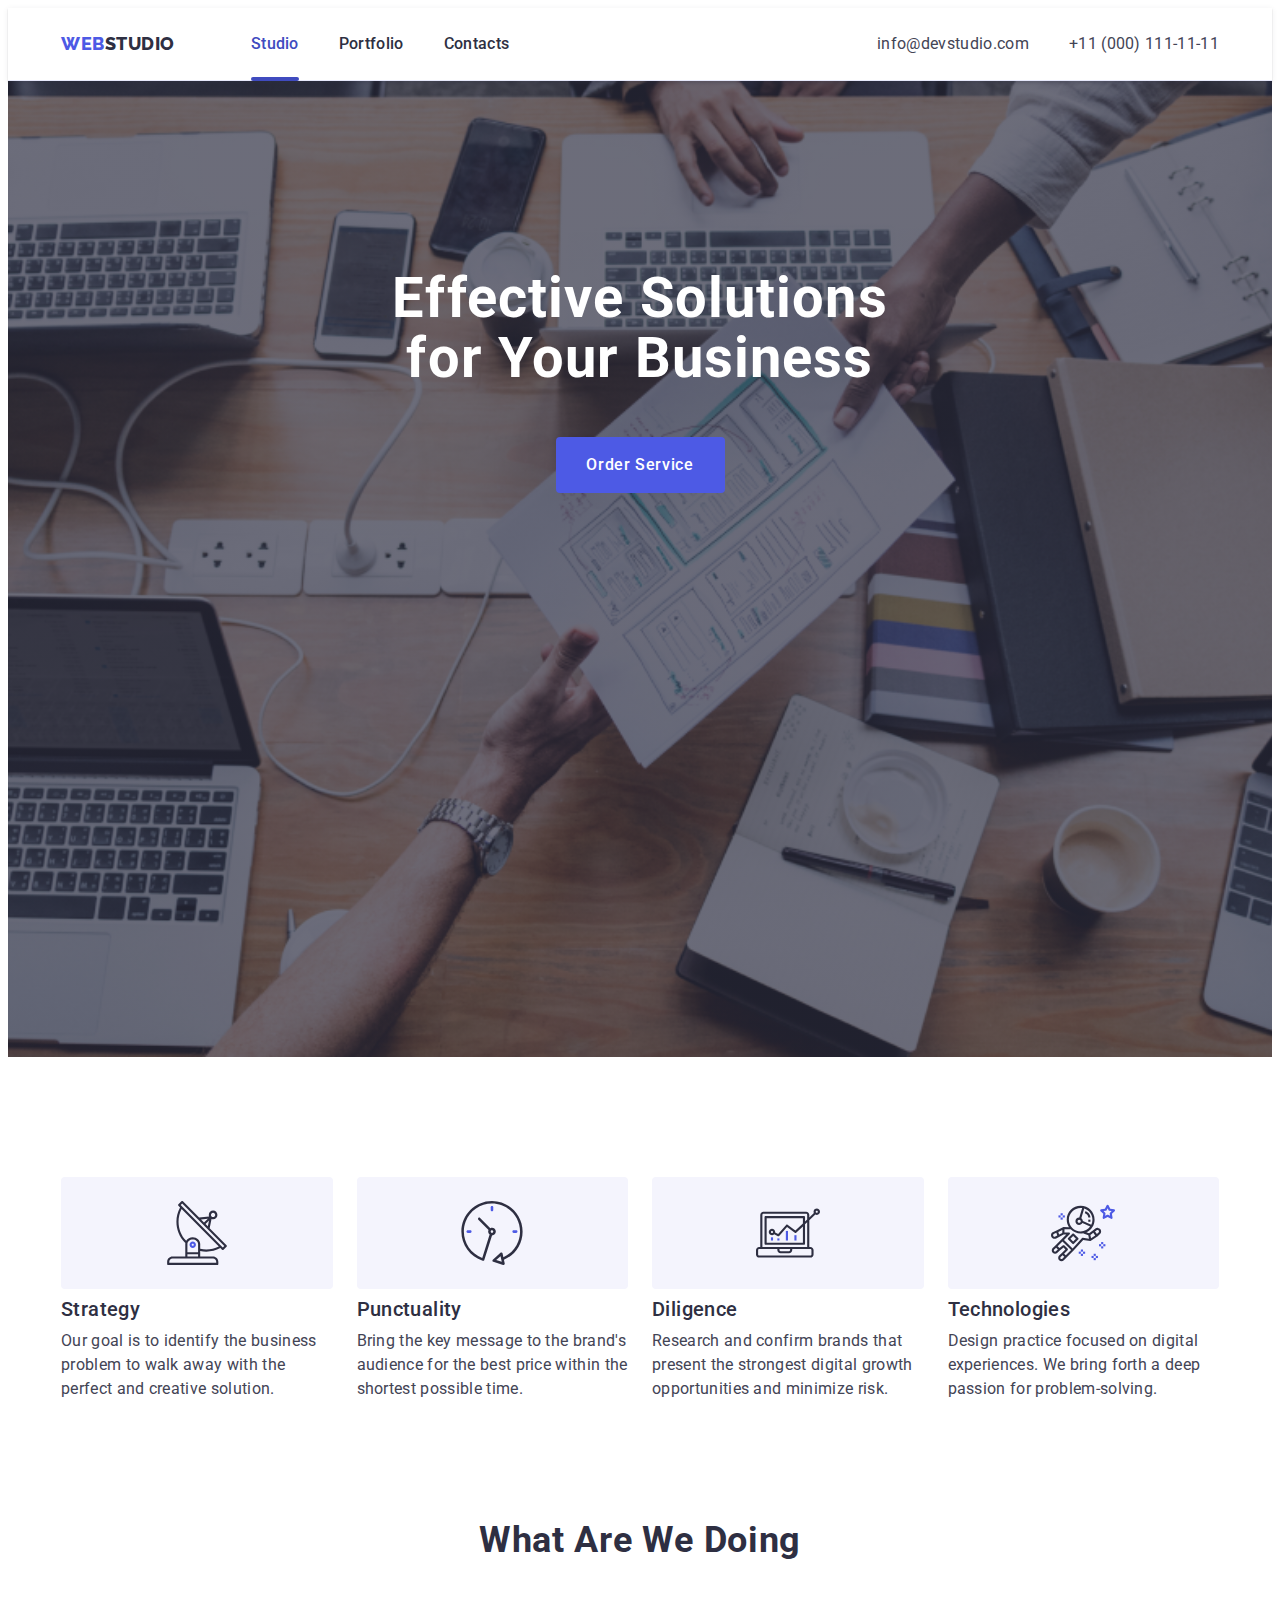
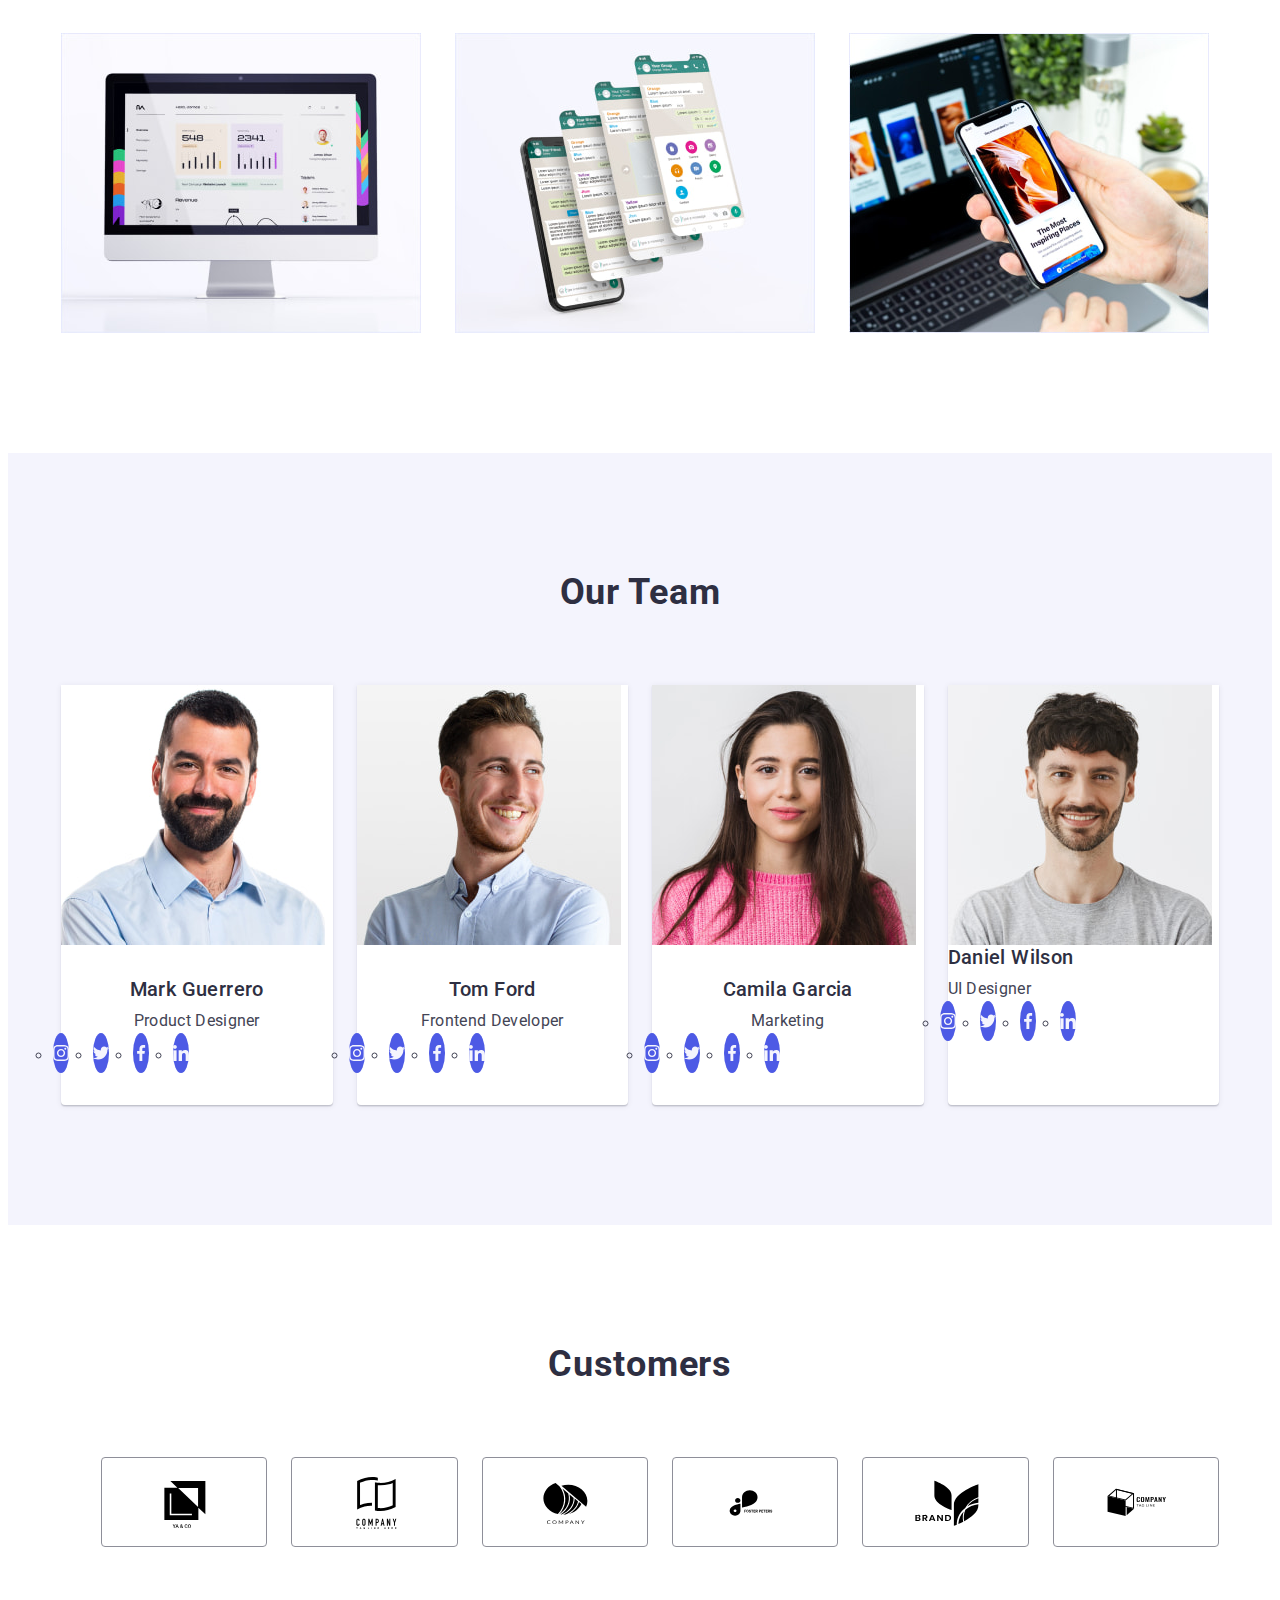
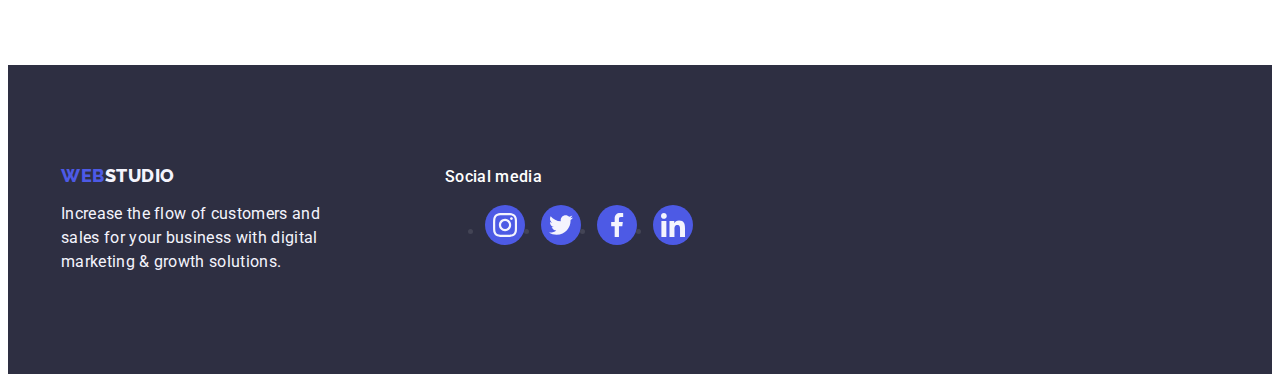
==== commit 446dc0cf: "new" ====
--- a/index.html
+++ b/index.html
@@ -228,7 +228,6 @@
         <img src="./images/section3/img3.jpg" alt="Daniel" width="264" height="260"/>
           <h3 class="third-title">Daniel Wilson</h3>
           <p class="text">UI Designer</p>
-          <div class="social-network">
             <ul class="team-icons">
               <li class="circle-icon">
                 <a class="team-media-link" href="#">
--- a/css/styles.css
+++ b/css/styles.css
@@ -293,10 +293,11 @@
     display: flex;
     justify-content: center; 
     gap: 24px; 
-}
-.circle-icon{
     width:40px;
     height: 40px;
+}
+.circle-icon{
+    transition: background-color 250ms cubic-bezier(0.4, 0, 0.2, 1);
 }
 .team-media-link{
     width: 100%;
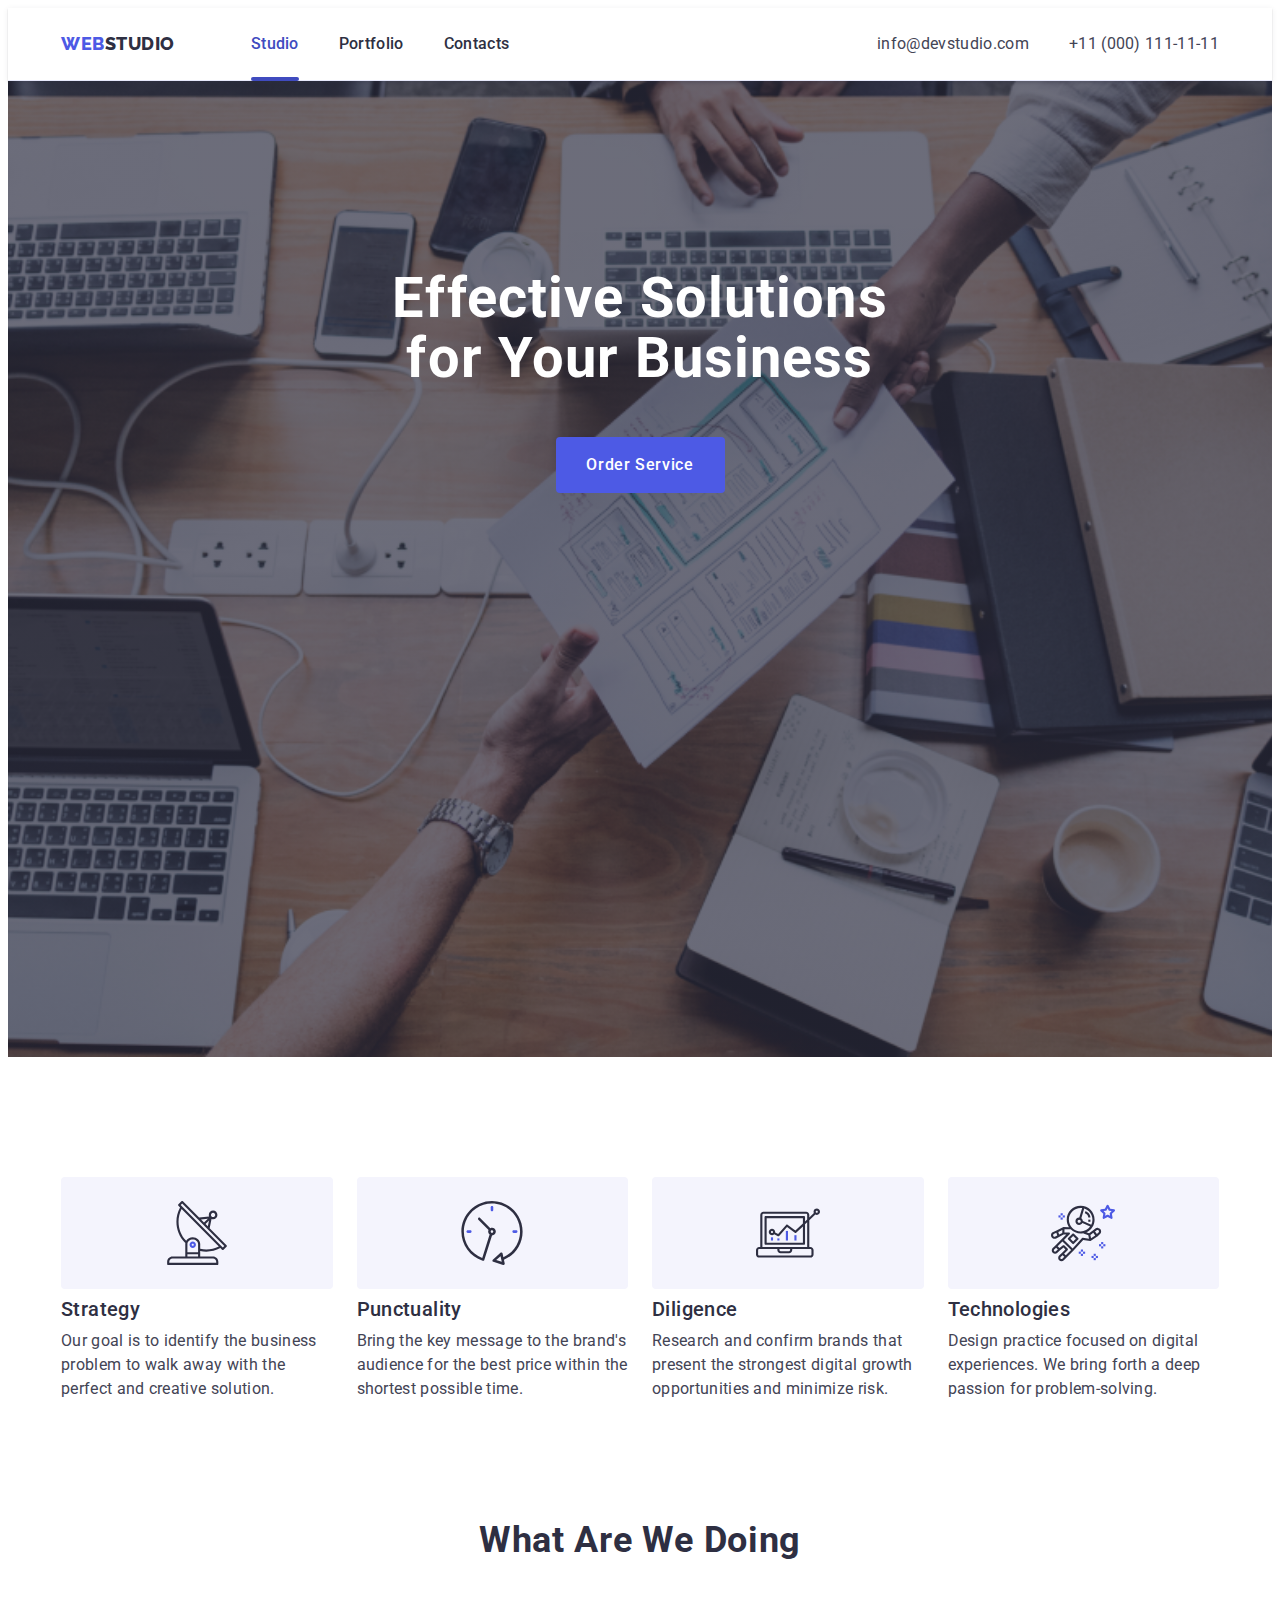
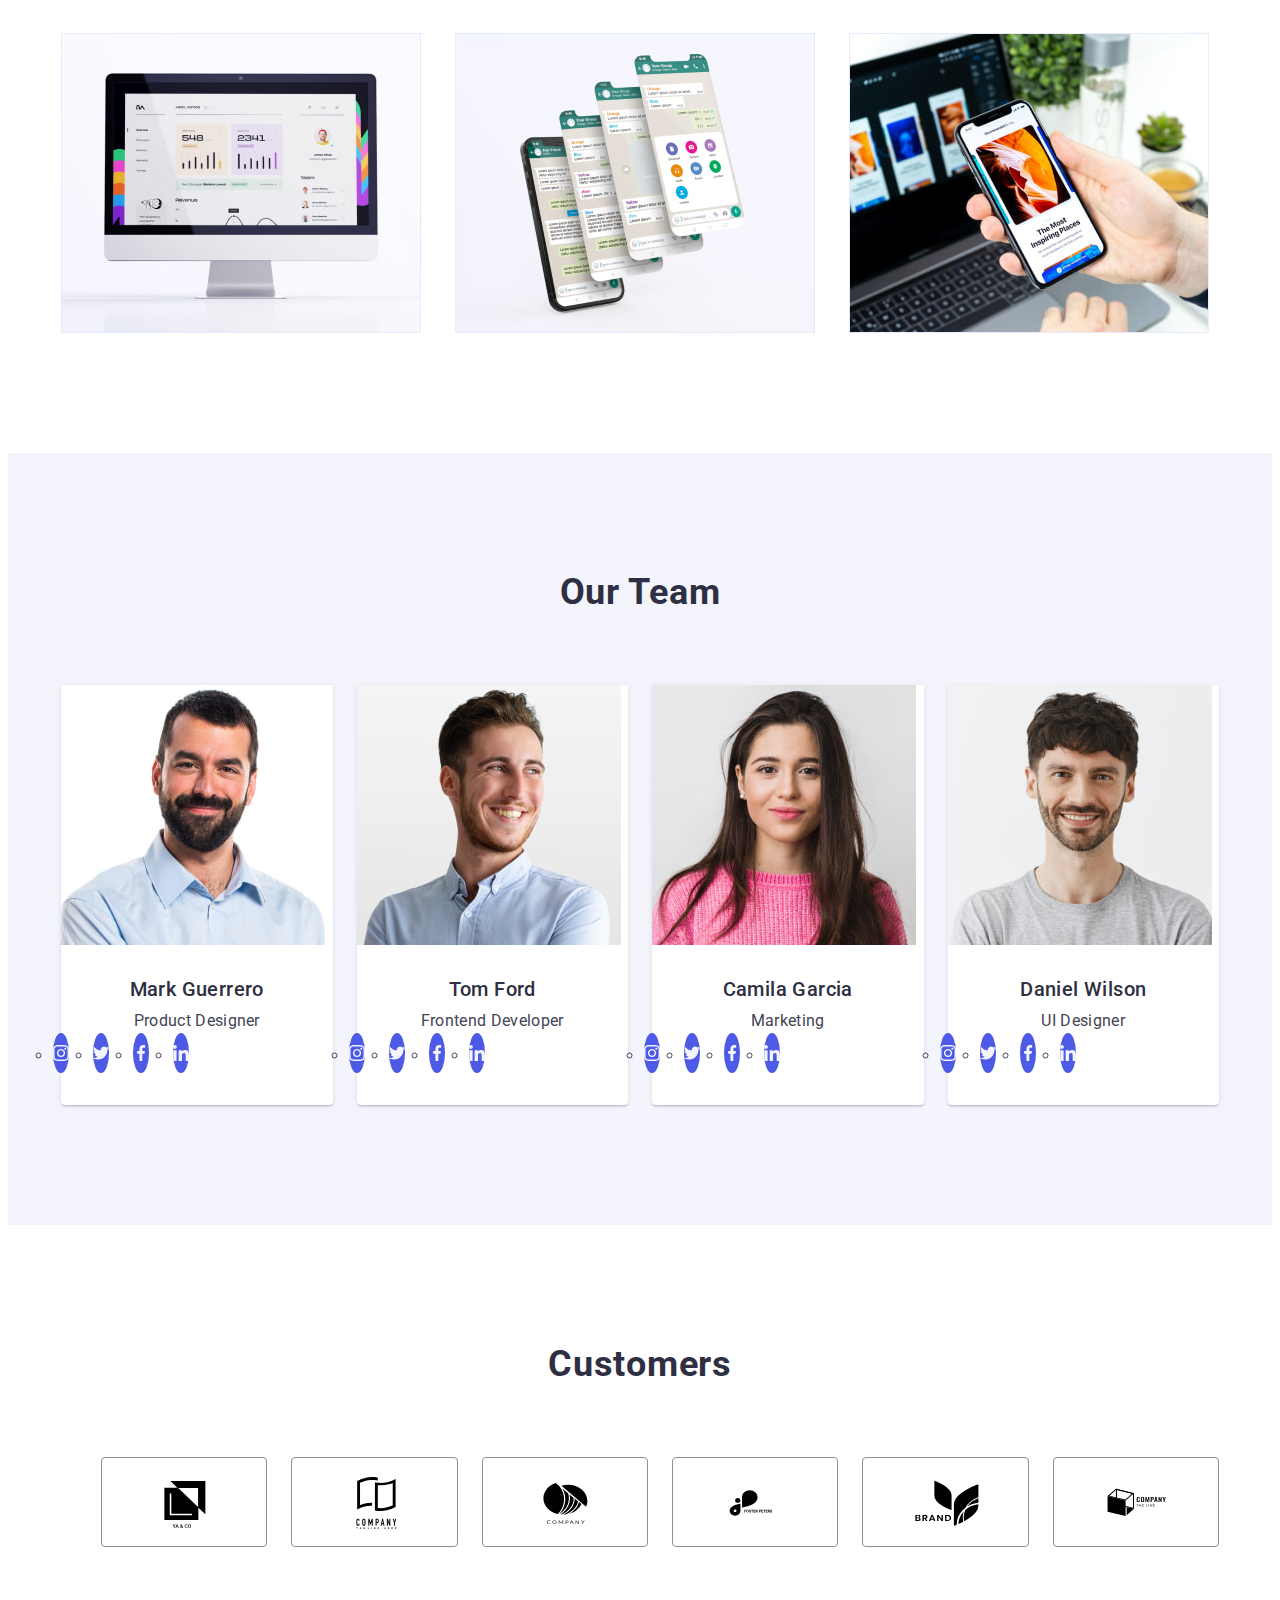
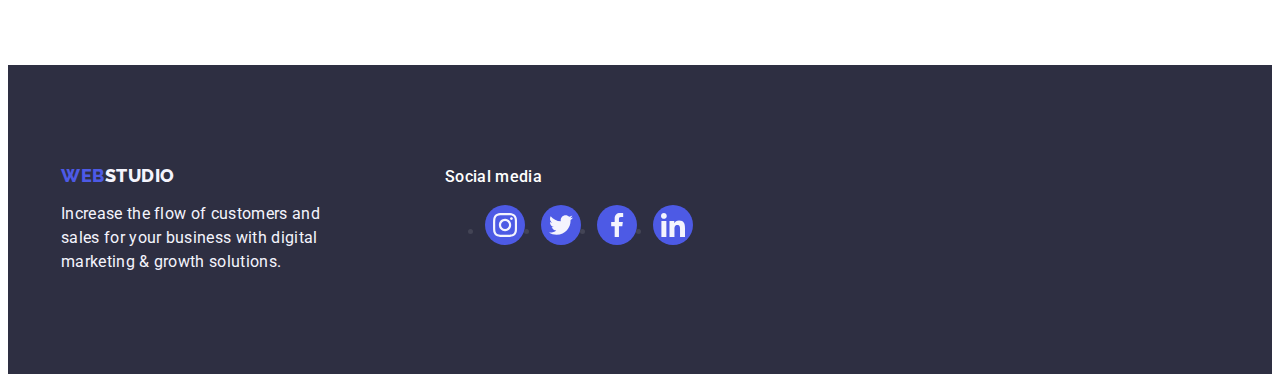
==== commit 66fb221a: "new" ====
--- a/index.html
+++ b/index.html
@@ -157,7 +157,7 @@
               </li>
             </ul>
       </div>
-           </li>
+           
           <li class="team-list-item">
         <img src="./images/section3/img1.jpg" alt="Tom" width="264" height="260"/>
         <div class="team-text">
@@ -190,7 +190,7 @@
               </li>
             </ul>
         </div>
-           </li>
+           
            <li class="team-list-item">
         <img src="./images/section3/img2.jpg" alt="Camila" width="264" height="260"/>
         <div class="team-text">
@@ -223,9 +223,10 @@
               </li>
             </ul>
         </div>
-           </li>
+
           <li class="team-list-item">
         <img src="./images/section3/img3.jpg" alt="Daniel" width="264" height="260"/>
+        <div class="team-text">
           <h3 class="third-title">Daniel Wilson</h3>
           <p class="text">UI Designer</p>
             <ul class="team-icons">
@@ -254,11 +255,10 @@
                 </svg></a>
               </li>
             </ul>
-        </div>
-           </li>
-            </ul>
-      </div>
-    </section>
+      </div>
+    </ul>
+    </div>
+      </section>
 
     <section class="customers-section">
       <div class="container">
@@ -301,7 +301,6 @@
             </svg></a>
           </li>
         </ul>
-
       </div>
     </section>
 </main>
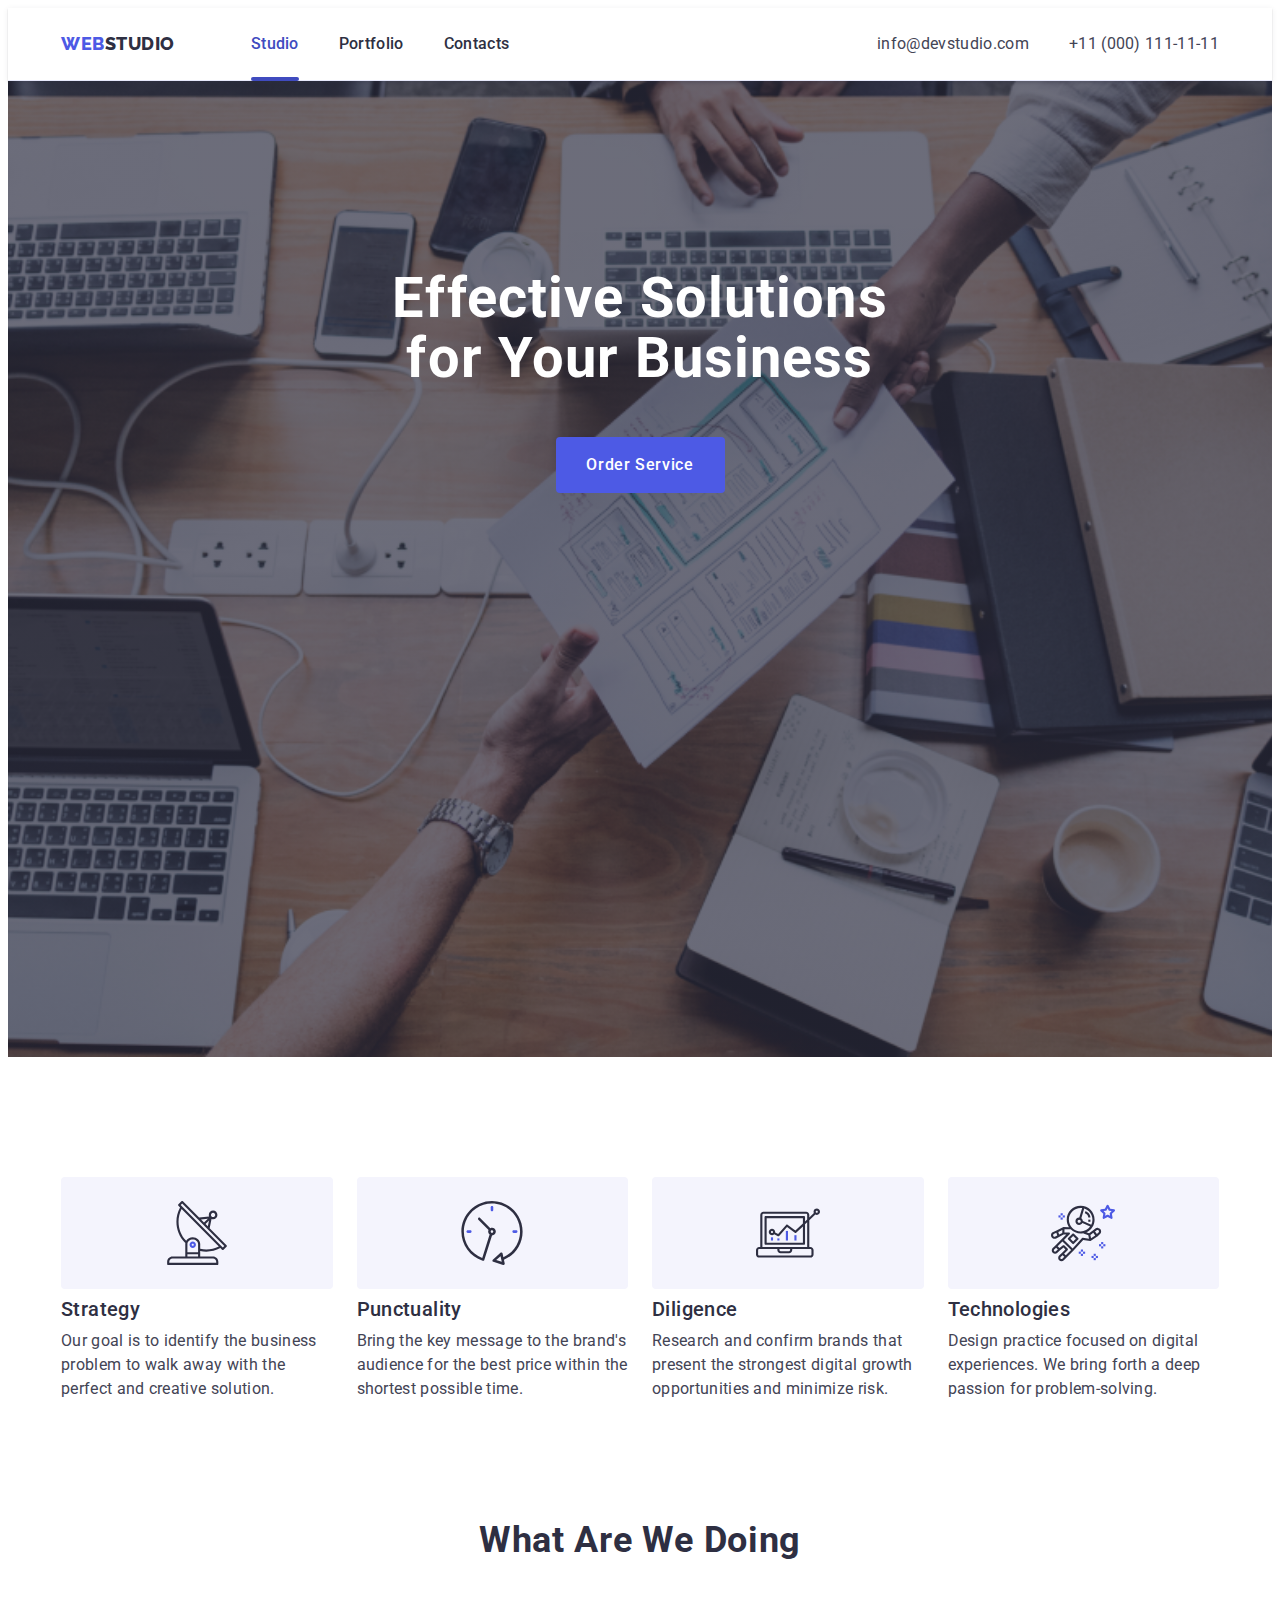
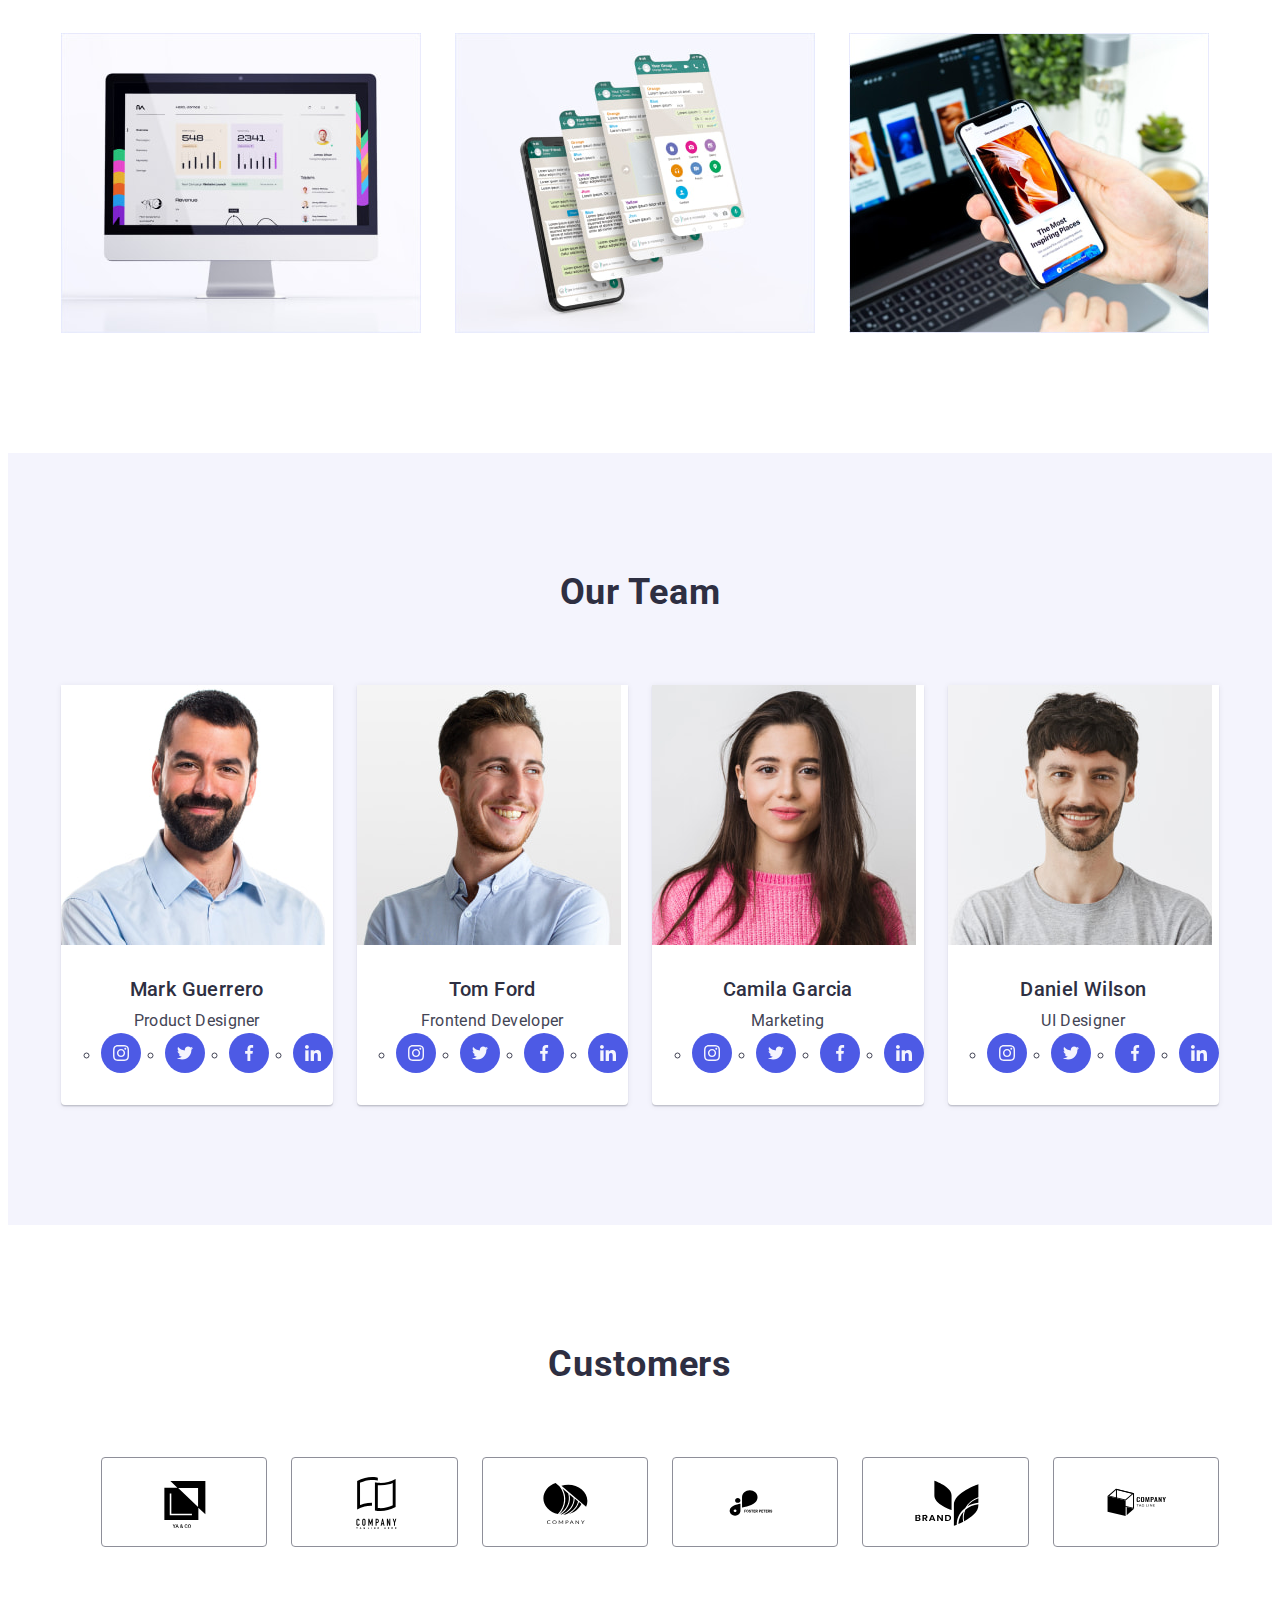
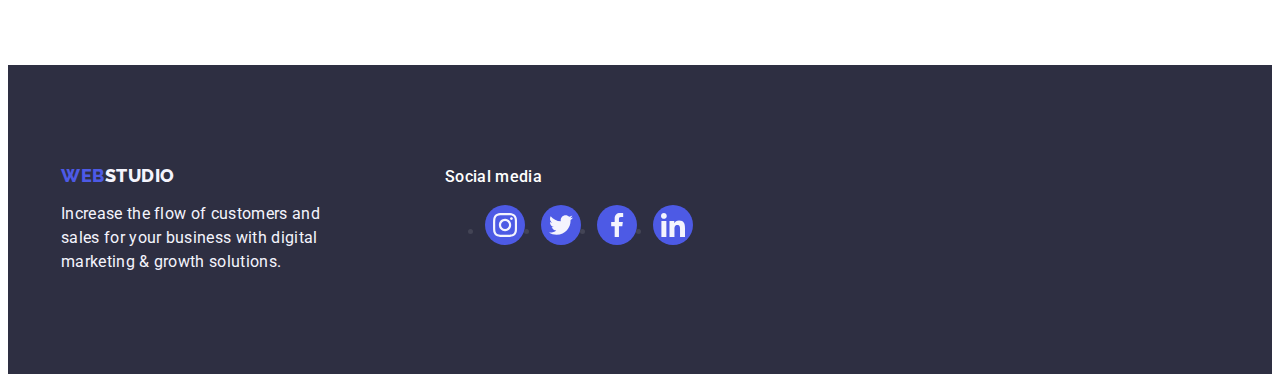
==== commit 688a772b: "new" ====
--- a/index.html
+++ b/index.html
@@ -340,11 +340,8 @@
         </svg></a>
       </li>
     </ul>
-
   </div>
 </div>
 </footer>
-
-
 </body>
 </html>--- a/css/styles.css
+++ b/css/styles.css
@@ -293,12 +293,8 @@
     display: flex;
     justify-content: center; 
     gap: 24px; 
-    width:40px;
-    height: 40px;
-}
-.circle-icon{
-    transition: background-color 250ms cubic-bezier(0.4, 0, 0.2, 1);
-}
+}
+
 .team-media-link{
     width: 100%;
     height: 100%;
@@ -307,6 +303,10 @@
     display: flex;
     align-items: center;
     justify-content: center;
+    transition: background-color 250ms cubic-bezier(0.4, 0, 0.2, 1);
+    width:40px;
+    height: 40px;
+   
 }
 .team-media-link:hover,
 .team-media-link:focus{
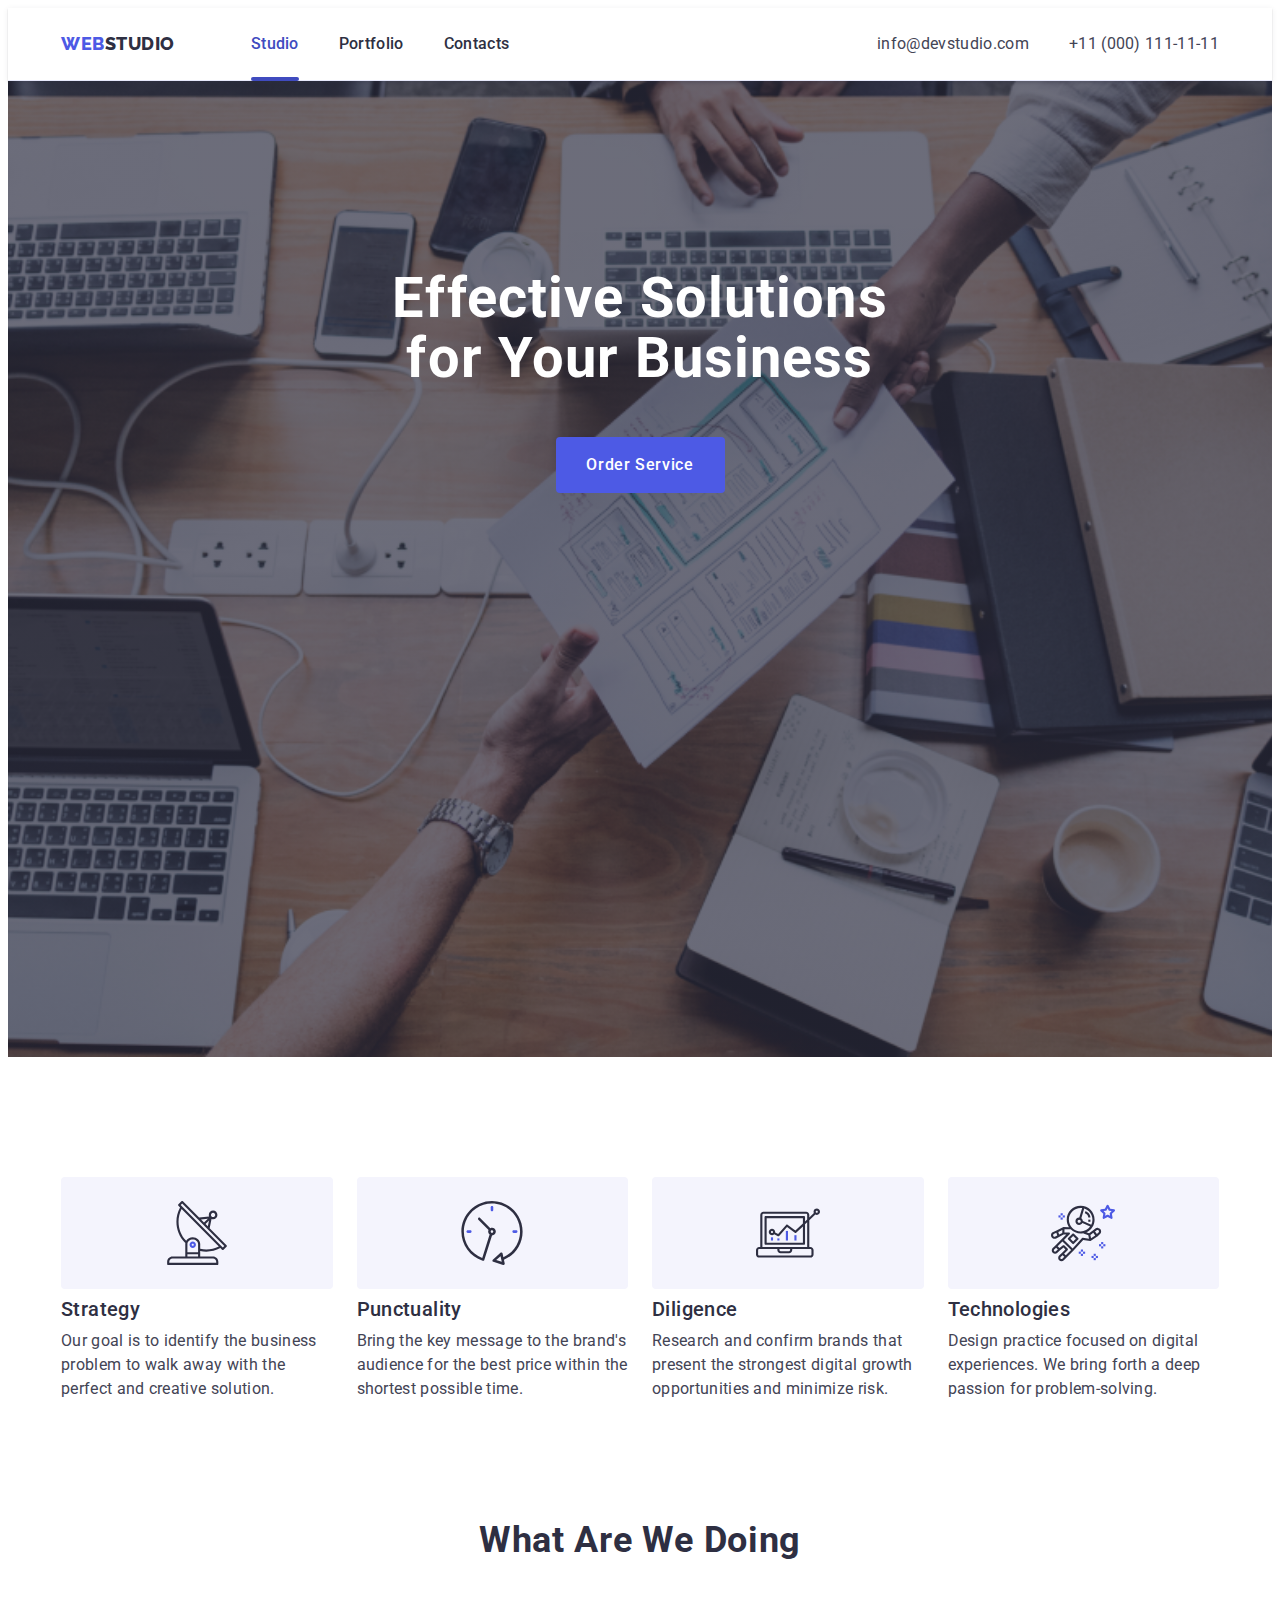
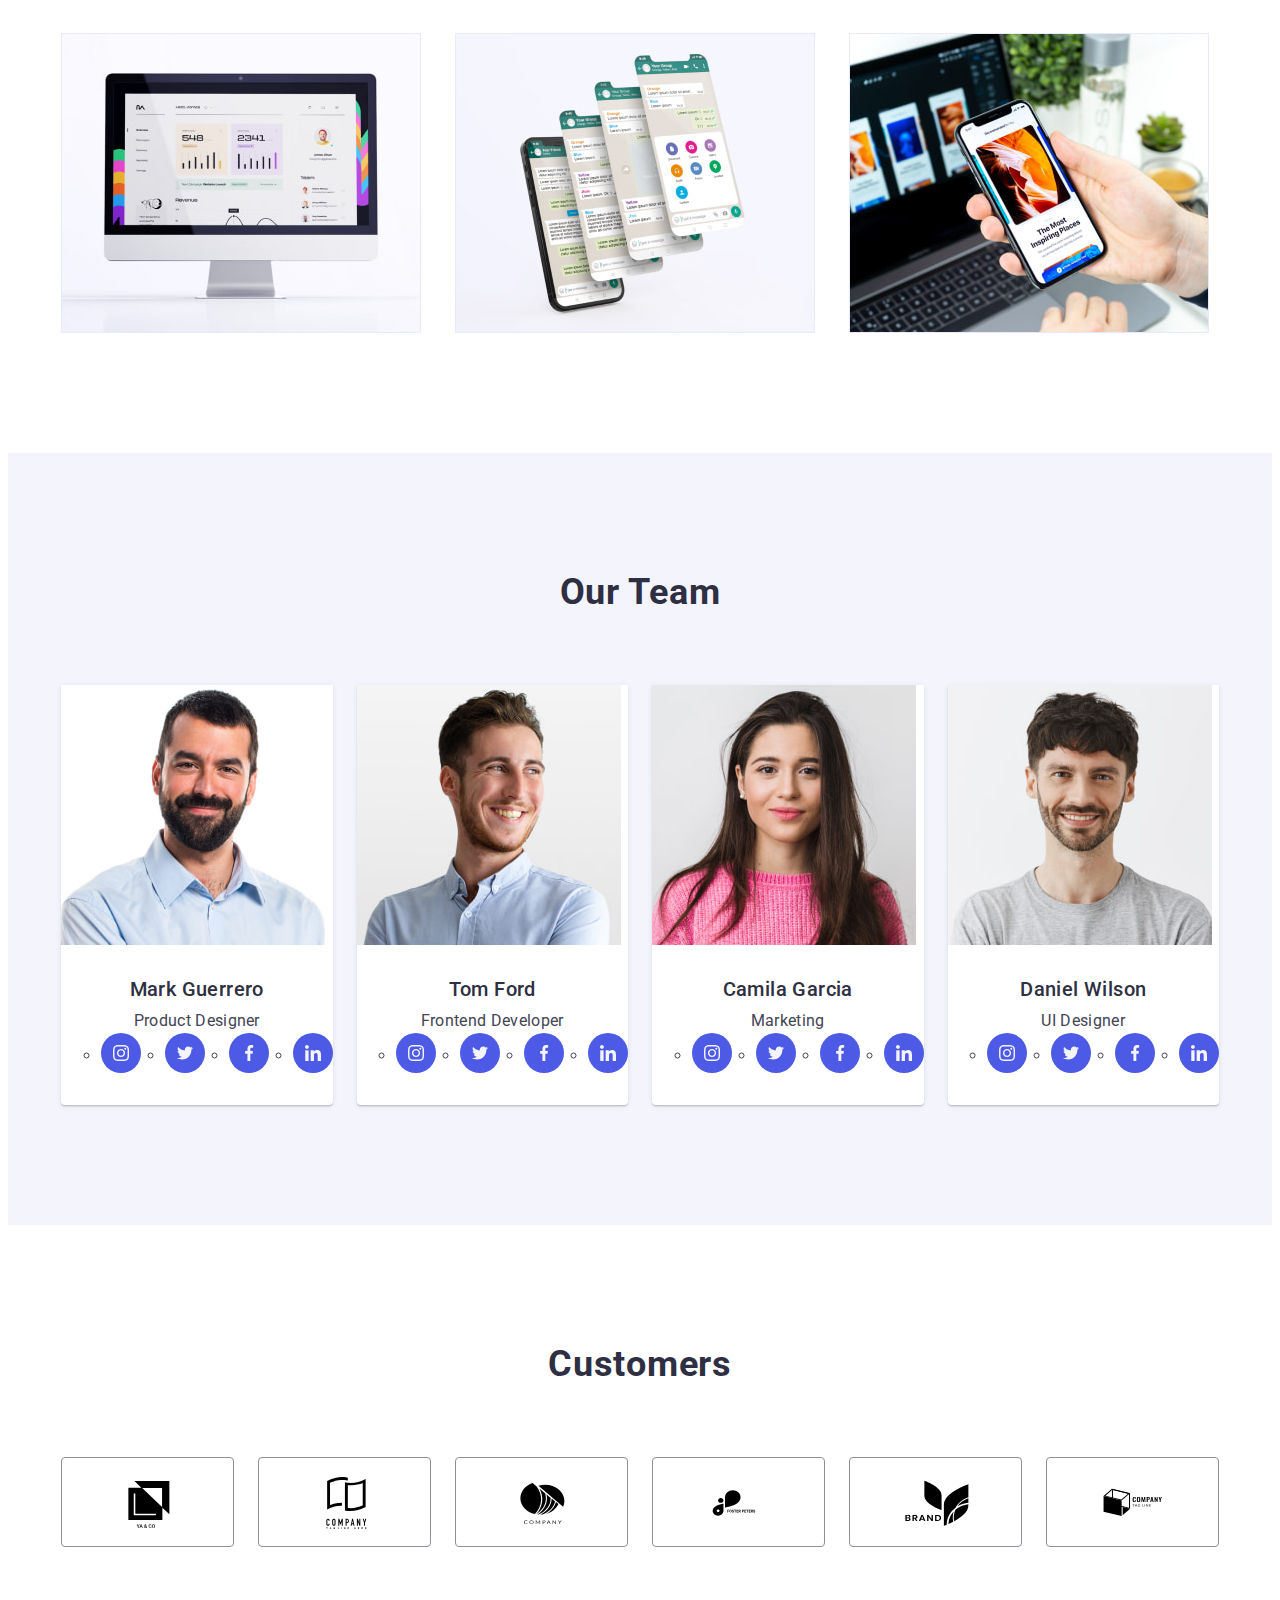
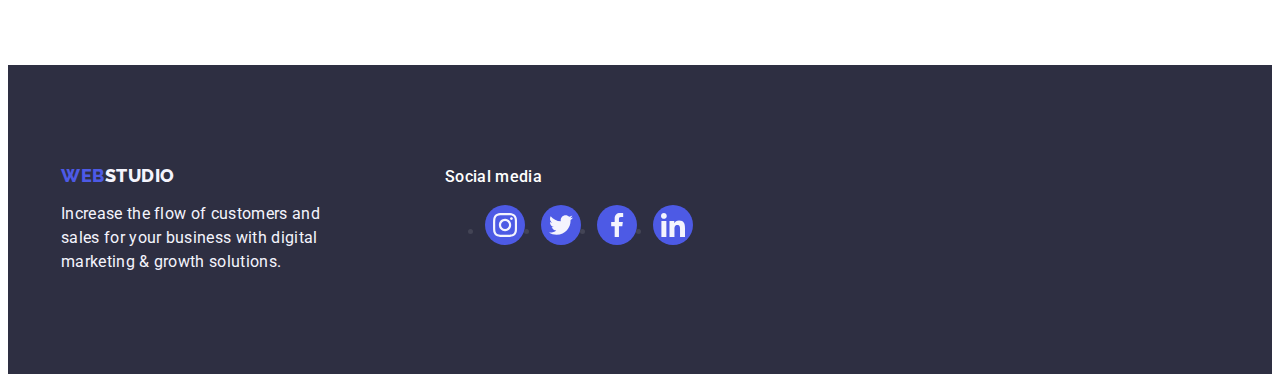
==== commit 0ed02cb4: "NEW" ====
--- a/index.html
+++ b/index.html
@@ -343,5 +343,17 @@
   </div>
 </div>
 </footer>
+
+<!--Modal window-->
+<div class="backdrop is-hidden" data-modal>
+  <div class="modal">
+    <button class="modal-btn" type="button" data-modal-close>
+      <svg class="modal-btn-icon"  width="8" height="8" >
+        <use href="./images/icons.svg#icon-close"></use>
+      </svg>
+  </button>
+</div>
+</div>
+<script src="./js/modal.js"></script>
 </body>
 </html>--- a/css/styles.css
+++ b/css/styles.css
@@ -177,6 +177,7 @@
 .hero-btn:focus{
     background-color: #404BBF;
 }
+
 .portfolio-button-items{
     font-family: 'Roboto', sans-serif;
     font-size: 16px;
@@ -189,14 +190,18 @@
     padding: 12px 24px;
     border-radius: 4px;
     border: 1px solid #e7e9fc;
-}
+    transition: color 250ms cubic-bezier(0.4, 0, 0.2, 1), background-color 250ms cubic-bezier(0.4, 0, 0.2, 1), border-color 250ms cubic-bezier(0.4, 0, 0.2, 1), box-shadow 250ms cubic-bezier(0.4, 0, 0.2, 1);
+
+}
+
 .portfolio-button-items:hover,
 .portfolio-button-items:focus{
     background-color: #404BBF;
     color: #FFFFFF;
     border: 1px solid transparent;
-    box-shadow: 0px 4px 4px 0px rgba(0, 0, 0, 0.15);
-}
+    box-shadow: 0px 3px 1px rgba(0, 0, 0, 0.1), 0px 2px 1px rgba(0, 0, 0, 0.08), 0px 2px 2px rgba(0, 0, 0, 0.12); 
+}
+
 .adventages-icon{
     display: flex;
     align-items: center;
@@ -348,8 +353,8 @@
     margin: 0px;
     margin-bottom: 72px;
     padding: 0px;
-}
-
+
+}
 .card-set{
     display: flex;
     flex-wrap: wrap;
@@ -358,6 +363,17 @@
     padding: 0px;
     margin: 0px;
 }
+.card-set-link{
+    display: block;
+    box-shadow: 0px 1px 6px rgba(46, 47, 66, 0.08), 0px 1px 1px rgba(46, 47, 66, 0.16), 0px 2px 1px rgba(46, 47, 66, 0.08);
+    transition: box-shadow 250ms cubic-bezier(0.4, 0, 0.2, 1); 
+}
+.card-set-link:focus,
+.card-set-link:hover{
+    transform: translateY(0%);
+    box-shadow: 0px 1px 6px rgba(46, 47, 66, 0.08), 0px 1px 1px rgba(46, 47, 66, 0.16), 0px 2px 1px rgba(46, 47, 66, 0.08);
+}
+
 .card-set-item{
     width: calc((100% - 48px) / 3);  
 }
@@ -374,40 +390,32 @@
 .portfolio-overlay{
 position: relative;
 overflow: hidden;
+
+
 }
 
 .overlay-text{
-font-size: 16px;
-line-height: 1.5; 
-letter-spacing: 0.03em;
-color: #F4F4FD;
-
-}
-.overlay{
     position: absolute;
     top: 0;
-    left: 0;
-    transform: translateY(100%);
-
-    transition-property: transform;
-    transition-delay: 0;
-    transition-duration: 400ms;
-    transition-timing-function: ease;
-
-    display: flex;
-    align-items: center;
-    justify-content: center;
+    font-size: 16px;
+    line-height: 1.5; 
+    letter-spacing: 0.02em;
+    color: var(--second-white-color);
+    padding: 40px 32px;
+    background-color: #4D5AE5;
     width: 100%;
     height: 100%;
-    background-color: #4D5AE5;
-    padding-top: 40px;
-    padding-right: 32px;
-    padding-bottom: 164px;
-    padding-left: 32px;
-}
-.portfolio-overlay:hover .overlay,
-.portfolio-overlay:focus .overlay{
-    transform: translateY(0);
+    transform: translateY(100%);
+    transition: transform 250ms cubic-bezier(0.4, 0, 0.2, 1); 
+    display: flex;
+    align-items: center;
+    justify-content: center;   
+}
+
+
+.portfolio-overlay:hover .overlay-text,
+.portfolio-overlay:focus .overlay-text{
+    transform: translateY(0%);
 }
 .customers-section{
     max-height: 440px;
@@ -418,7 +426,8 @@
     display: flex;
     align-items: center;
     justify-content: center;
-    margin: 0 auto;
+    margin: 0px;
+    padding: 0px;
     gap: 24px;
 }
 .customers-icon-item{
@@ -516,12 +525,18 @@
     position: fixed;
     top: 0;
     left: 0;
-
+    opacity: 1;
     width: 100%;
     height: 100%;
     background-color: rgba(46, 47, 66, 0.40);
+    transition: opacity 250ms cubic-bezier(0.4, 0, 0.2, 1), visibility 250ms cubic-bezier(0.4, 0, 0.2, 1); 
 }
 .backdrop.is-hidden{
+    opacity: 0;
+    pointer-events: none;
+}
+.backdrop.is-hidden.modal{
+    transform: translateX(-50%) translateY(-70%);
     opacity: 0;
 }
 .modal{
@@ -534,9 +549,34 @@
     border-radius: 4px;
     background: var(--dairy, #FCFCFC);
     box-shadow: 0px 2px 1px 0px rgba(0, 0, 0, 0.20), 0px 1px 3px 0px rgba(0, 0, 0, 0.12), 0px 1px 1px 0px rgba(0, 0, 0, 0.14);
-
+    transition: 0px 1px 1px rgba(0, 0, 0, 0.14), 0px 1px 3px rgba(0, 0, 0, 0.12), 0px 2px 1px rgba(0, 0, 0, 0.2); 
 }
 .modal-btn{
-    background-color: transparent;
-}
-.modal-btn-icon{}+    position: absolute;
+    top: 24px;
+    right: 24px;
+    width: 24px;
+    height: 24px;
+    border-radius: 50%;
+    display: flex; 
+    align-items: center; 
+    justify-content: center; 
+    background-color: #E7E9FC;
+    border: 1px solid rgba(0, 0, 0, 0.1); 
+    padding: 0;
+    cursor: pointer; 
+    transition: background-color 250ms cubic-bezier(0.4, 0, 0.2, 1), border 250ms cubic-bezier(0.4, 0, 0.2, 1);
+}
+.modal-btn:hover,
+.modal-btn:focus{
+    background-color: #404bbf;
+    border: none;
+    visibility: hidden;
+}
+.modal-btn-icon{
+    fill: 250ms cubic-bezier(0.4, 0, 0.2, 1);
+}
+.modal-btn-icon:hover,
+.modal-btn-icon:focus{
+    fill: #ffffff;
+}
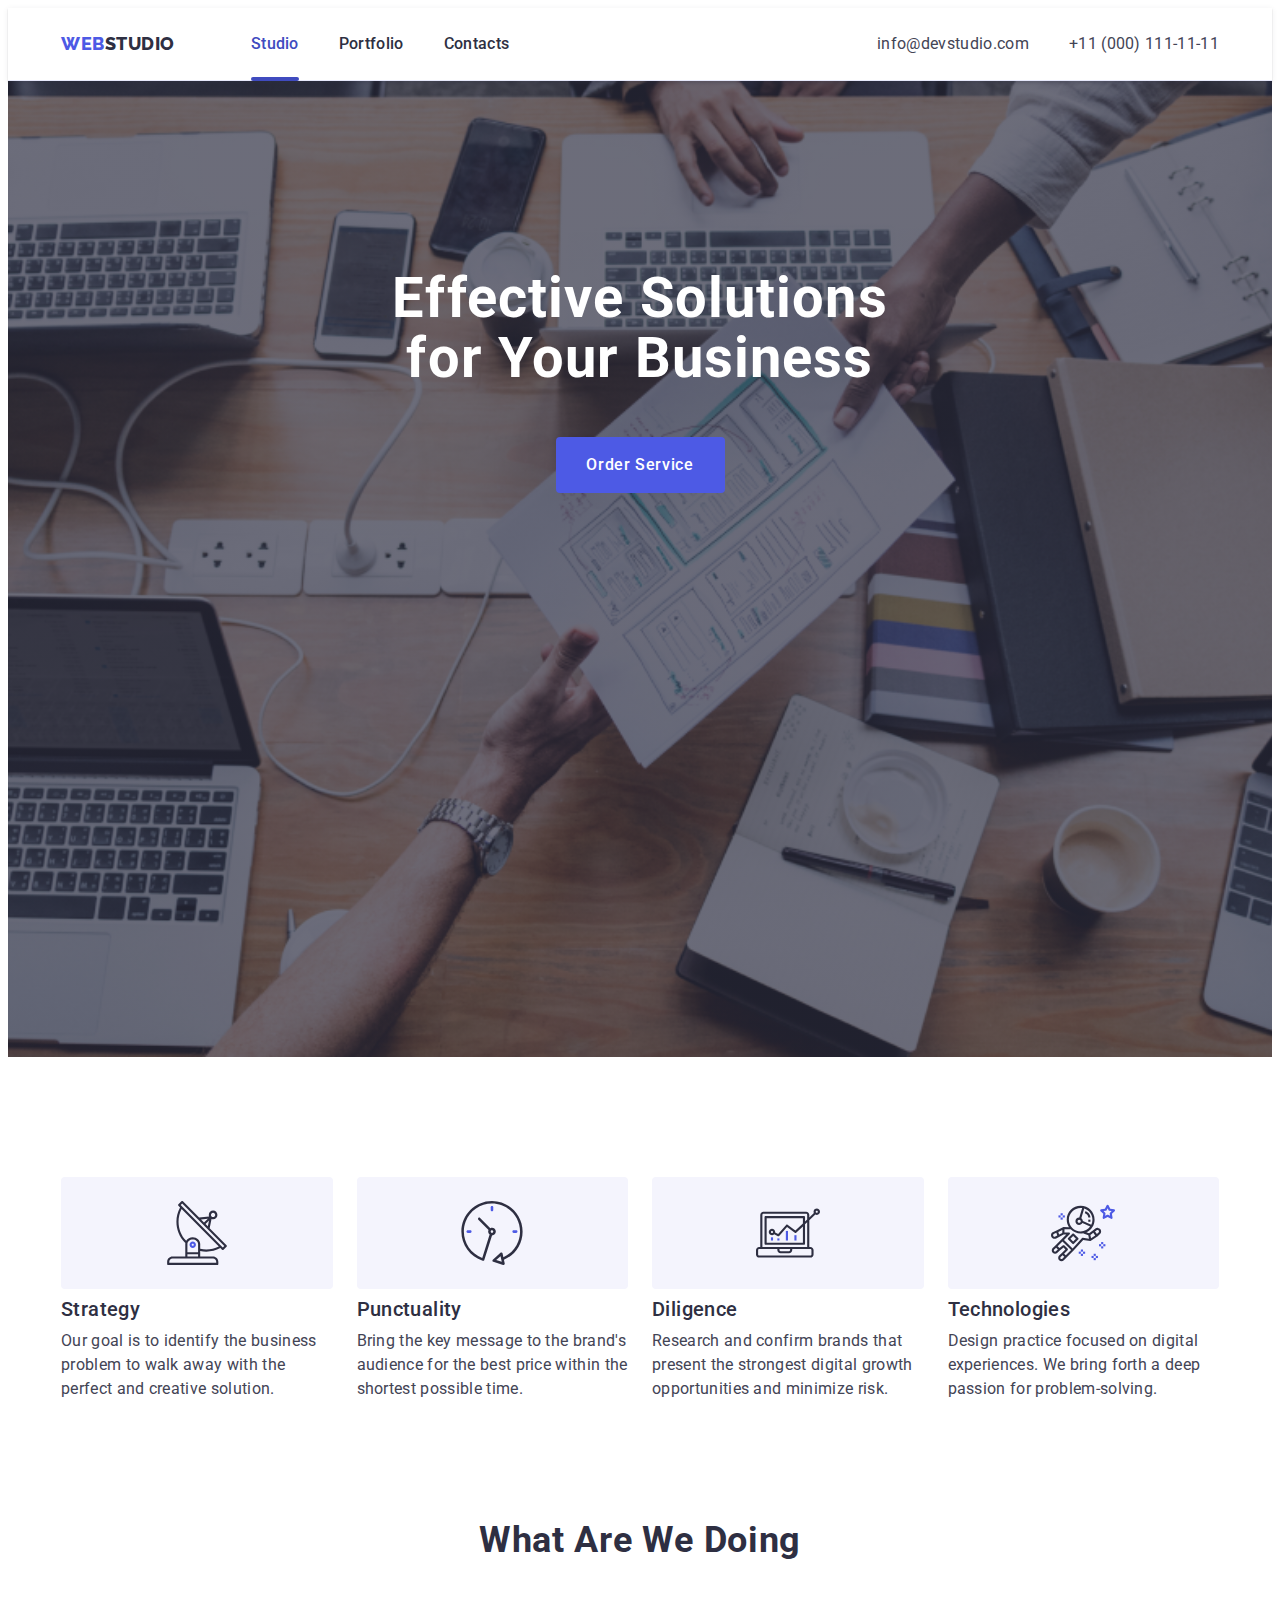
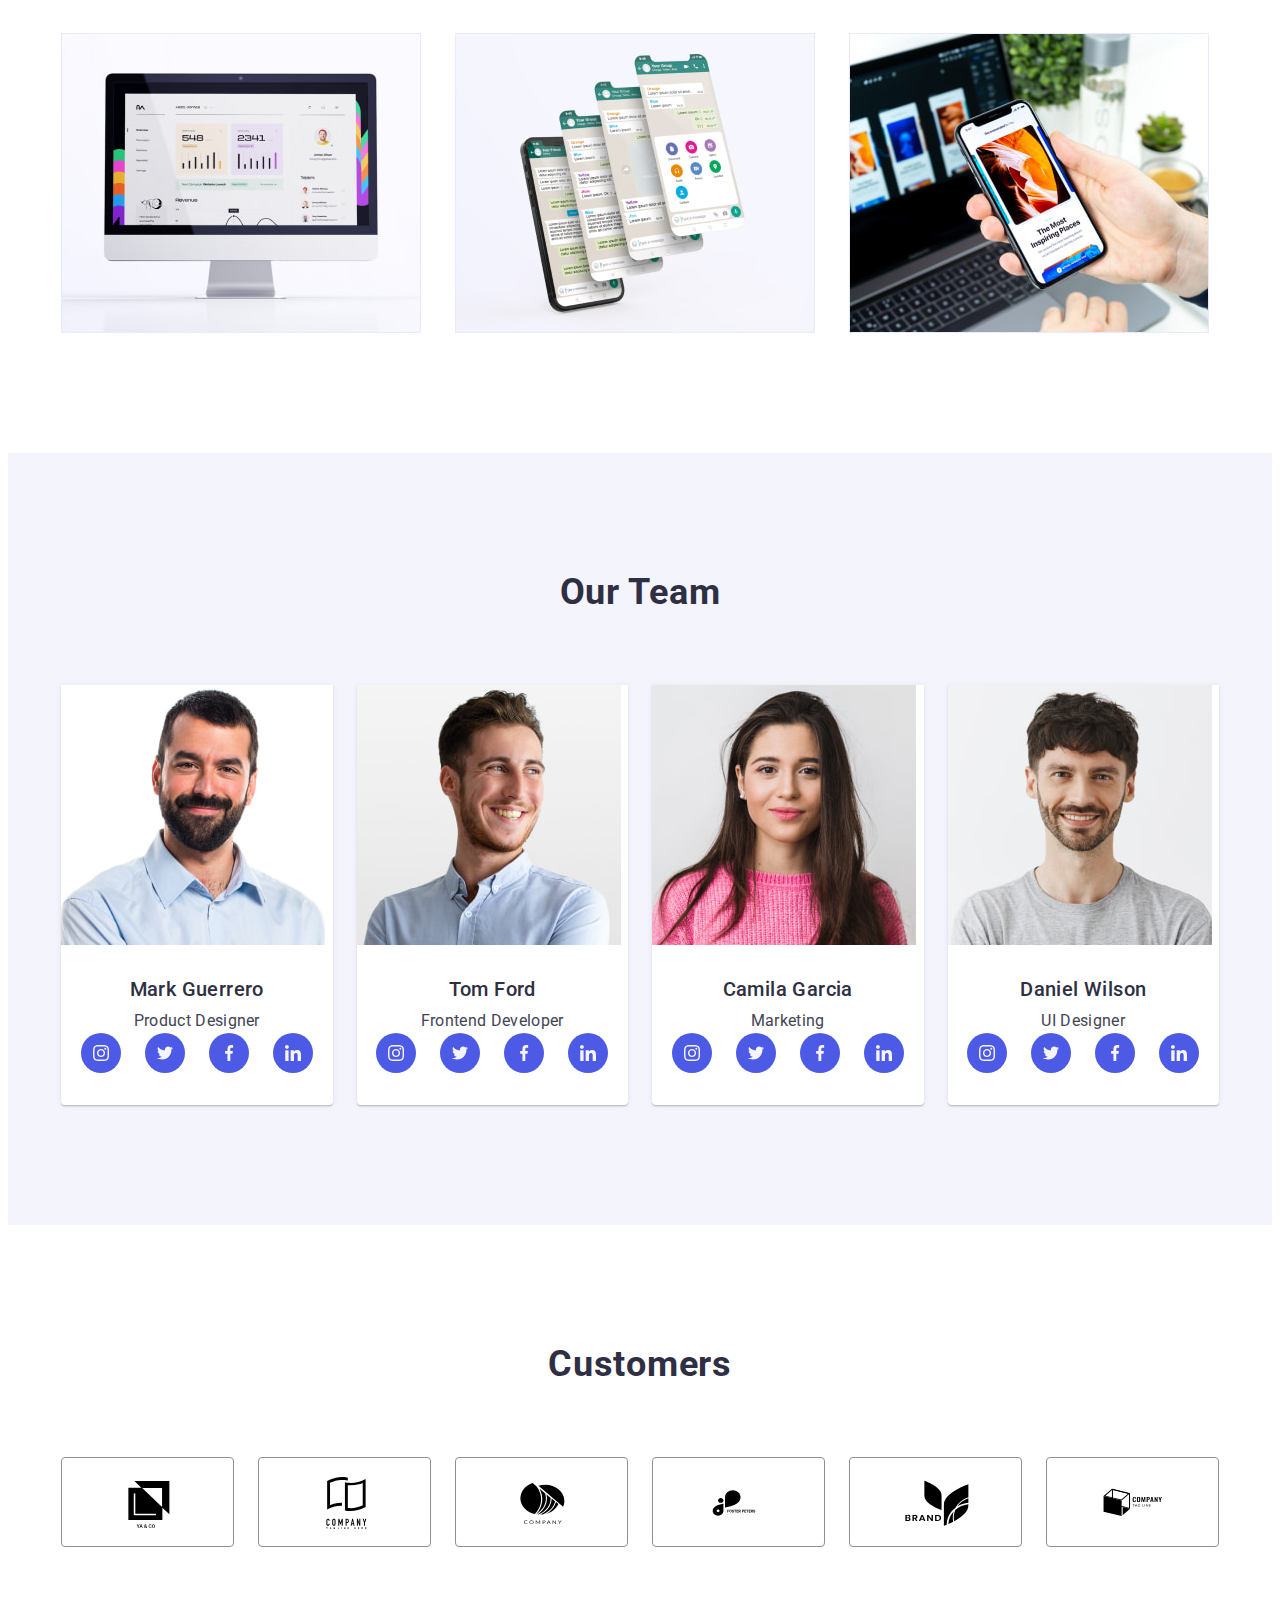
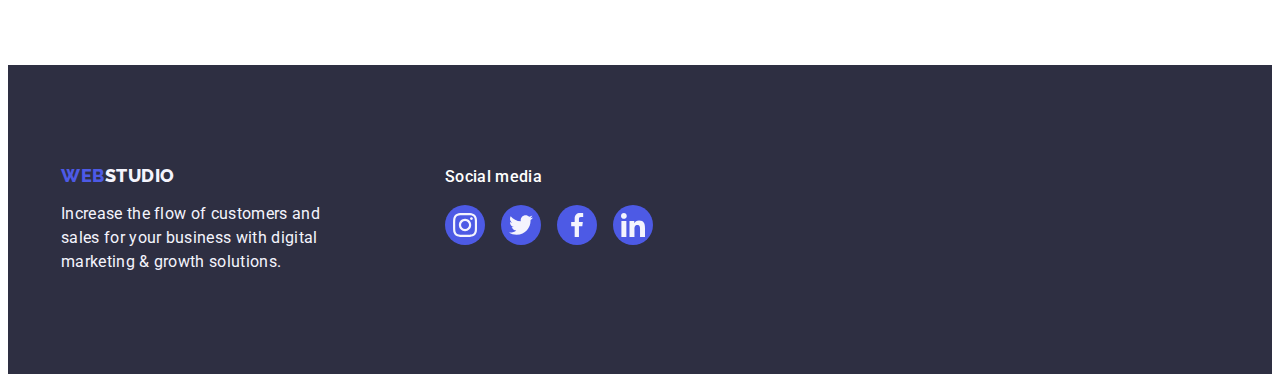
==== commit d43c8bd5: "new" ====
--- a/index.html
+++ b/index.html
@@ -130,7 +130,7 @@
         <div class="team-text">
           <h3 class="third-title">Mark Guerrero</h3>
           <p class="text">Product Designer</p>
-            <ul class="team-icons">
+            <ul class="team-icons list">
               <li class="circle-icon">
                 <a class="team-media-link" href="#">
                 <svg class="team-icons-item" width="16" height="16">
@@ -163,7 +163,7 @@
         <div class="team-text">
           <h3 class="third-title">Tom Ford</h3>
           <p class="text">Frontend Developer</p>
-            <ul class="team-icons">
+            <ul class="team-icons list">
               <li class="circle-icon">
                 <a class="team-media-link" href="#">
                 <svg class="team-icons-item" width="16" height="16">
@@ -196,7 +196,7 @@
         <div class="team-text">
           <h3 class="third-title">Camila Garcia</h3>
           <p class="text">Marketing</p>
-            <ul class="team-icons">
+            <ul class="team-icons list">
               <li class="circle-icon">
                 <a class="team-media-link" href="#">
                 <svg class="team-icons-item" width="16" height="16">
@@ -229,7 +229,7 @@
         <div class="team-text">
           <h3 class="third-title">Daniel Wilson</h3>
           <p class="text">UI Designer</p>
-            <ul class="team-icons">
+            <ul class="team-icons list">
               <li class="circle-icon">
                 <a class="team-media-link" href="#">
                 <svg class="team-icons-item" width="16" height="16">
@@ -263,7 +263,7 @@
     <section class="customers-section">
       <div class="container">
         <h2 class="secont-title">Customers</h2>
-        <ul class="customers-icon">
+        <ul class="customers-icon list">
           <li class="customers-icon-item">
             <a class="logo-company" href="#">
             <svg class="customers-icon-element" width="104" height="56">
@@ -314,7 +314,7 @@
   </div>
   <div class="footer-media">
     <p class="second-footer-text">Social media</p>
-    <ul class="social-media">
+    <ul class="social-media list">
       <li class="social-media-item">
         <a class="social-media-link" href="#">
         <svg class="media-icon" width="24" height="24">
--- a/css/styles.css
+++ b/css/styles.css
@@ -298,24 +298,27 @@
     display: flex;
     justify-content: center; 
     gap: 24px; 
+    margin: 0px;
+    padding: 0px;
+    
 }
 
 .team-media-link{
     width: 100%;
     height: 100%;
     background-color: var(--primary-accent-color);
-    border-radius:50%;
+    border-radius: 50%;
     display: flex;
     align-items: center;
     justify-content: center;
     transition: background-color 250ms cubic-bezier(0.4, 0, 0.2, 1);
-    width:40px;
+    width: 40px;
     height: 40px;
    
 }
 .team-media-link:hover,
 .team-media-link:focus{
-    background-color:var(--team-icons);
+    background-color: var(--team-icons);
 }
 .team-icons-item{
     fill: var(--second-white-color);
@@ -391,31 +394,32 @@
 position: relative;
 overflow: hidden;
 
-
 }
 
 .overlay-text{
     position: absolute;
     top: 0;
-    font-size: 16px;
-    line-height: 1.5; 
-    letter-spacing: 0.02em;
-    color: var(--second-white-color);
-    padding: 40px 32px;
-    background-color: #4D5AE5;
+    left: 0;
     width: 100%;
     height: 100%;
+
+    font-size: 16px;
+    line-height: 1.5; 
+    letter-spacing: 0.02em;
+    color: var(--second-white-color);
+    background-color: #4D5AE5;
+    padding: 40px 32px;
     transform: translateY(100%);
+
     transition: transform 250ms cubic-bezier(0.4, 0, 0.2, 1); 
     display: flex;
-    align-items: center;
-    justify-content: center;   
+      
 }
 
 
 .portfolio-overlay:hover .overlay-text,
 .portfolio-overlay:focus .overlay-text{
-    transform: translateY(0%);
+    transform: translateY(0);
 }
 .customers-section{
     max-height: 440px;
@@ -478,6 +482,8 @@
 .social-media{
     display: flex; 
     gap: 16px; 
+    margin: 0px;
+    padding: 0px;
 }
 .social-media-item{
     width: 40px;
@@ -533,6 +539,7 @@
 }
 .backdrop.is-hidden{
     opacity: 0;
+    visibility: hidden;
     pointer-events: none;
 }
 .backdrop.is-hidden.modal{
@@ -549,7 +556,7 @@
     border-radius: 4px;
     background: var(--dairy, #FCFCFC);
     box-shadow: 0px 2px 1px 0px rgba(0, 0, 0, 0.20), 0px 1px 3px 0px rgba(0, 0, 0, 0.12), 0px 1px 1px 0px rgba(0, 0, 0, 0.14);
-    transition: 0px 1px 1px rgba(0, 0, 0, 0.14), 0px 1px 3px rgba(0, 0, 0, 0.12), 0px 2px 1px rgba(0, 0, 0, 0.2); 
+    transition: transform 250ms cubic-bezier(0.4, 0, 0.2, 1);
 }
 .modal-btn{
     position: absolute;
@@ -571,10 +578,11 @@
 .modal-btn:focus{
     background-color: #404bbf;
     border: none;
-    visibility: hidden;
+    fill: #ffffff;
 }
 .modal-btn-icon{
     fill: 250ms cubic-bezier(0.4, 0, 0.2, 1);
+    transition: fill 250ms cubic-bezier(0.4, 0, 0.2, 1);
 }
 .modal-btn-icon:hover,
 .modal-btn-icon:focus{
